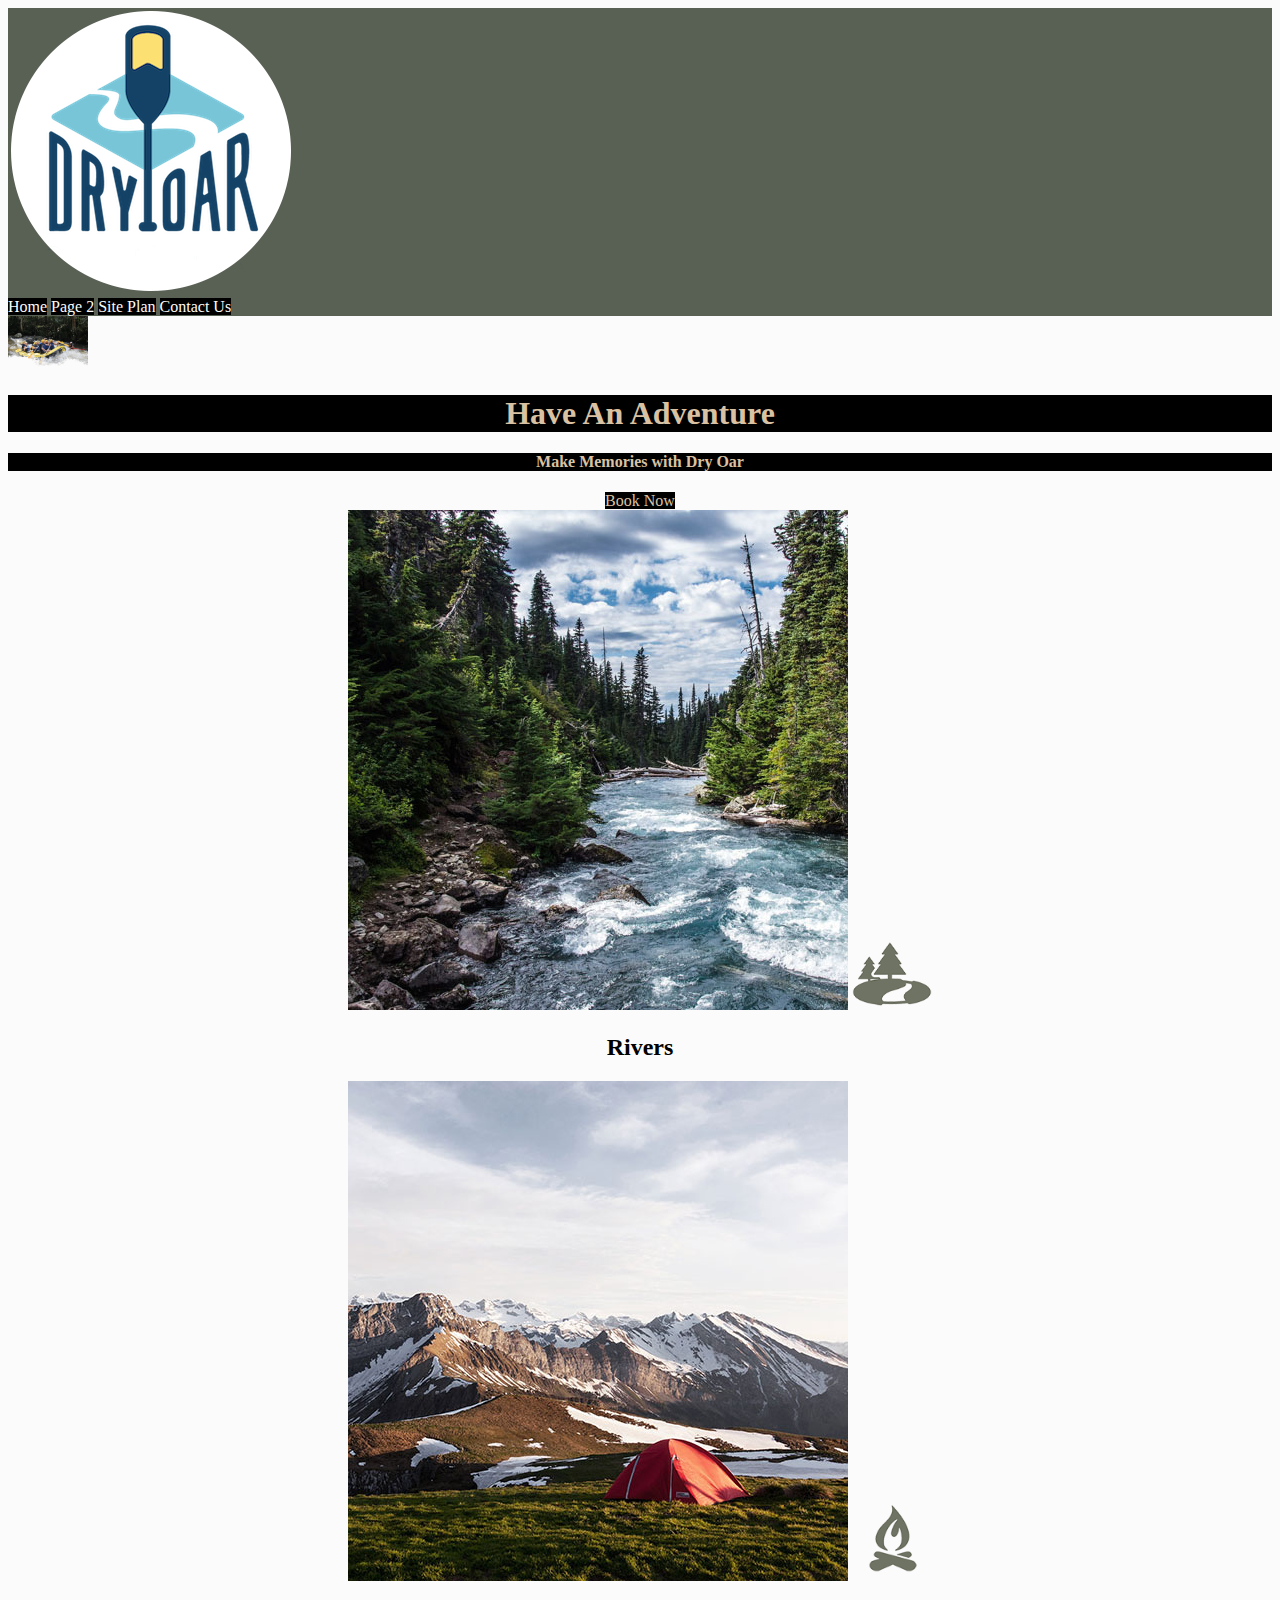
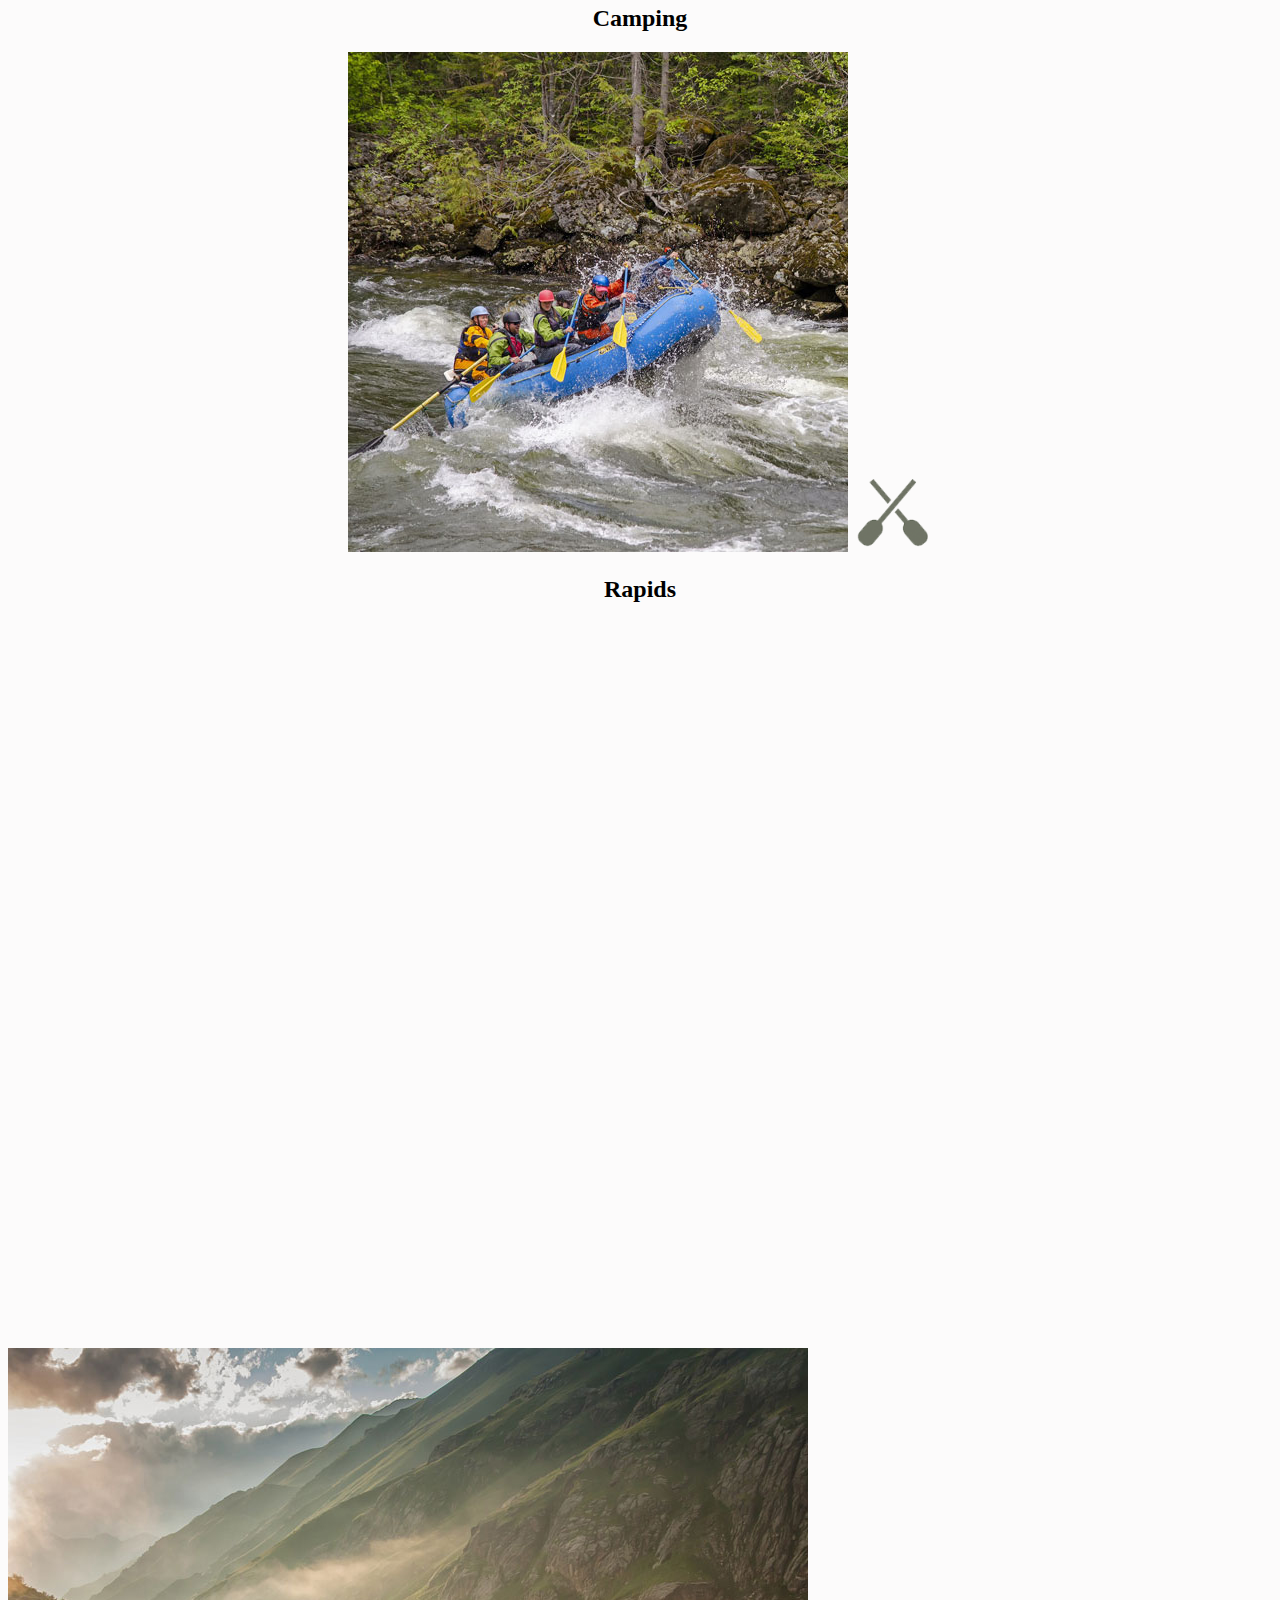
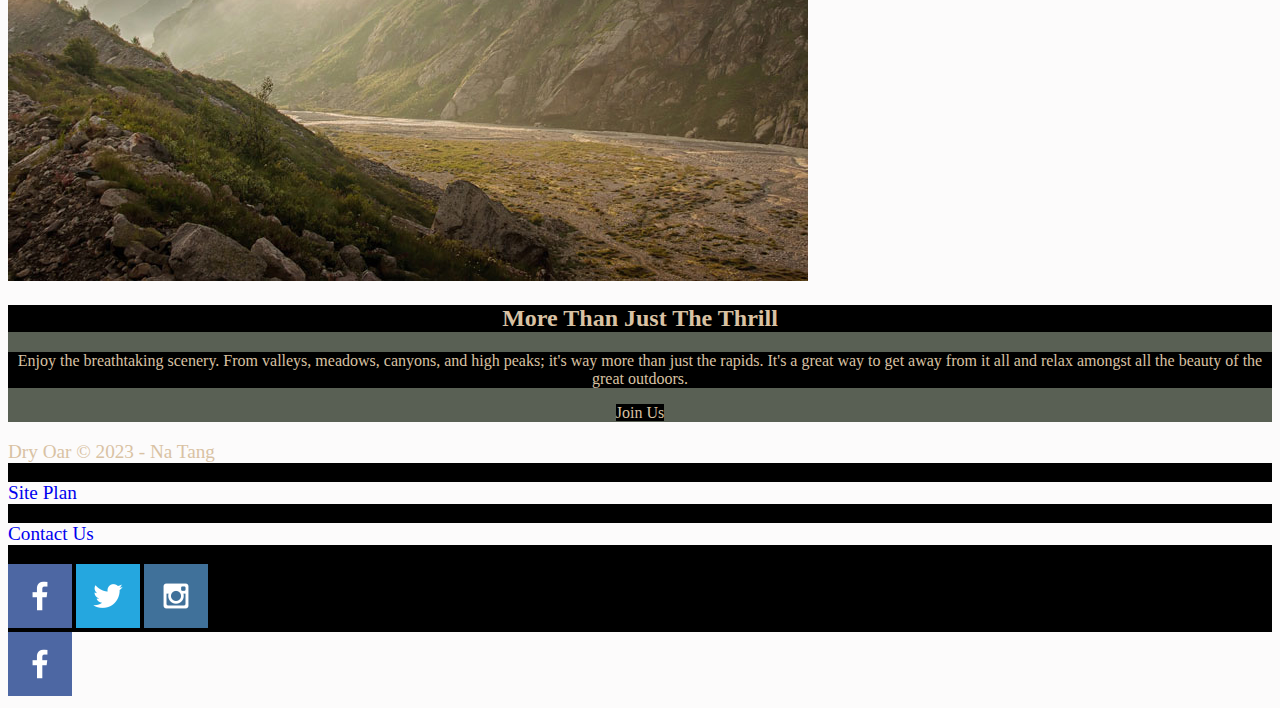
==== week2/wwr/index.html @ 5c75b665 "added some css styles" ====
<!doctype html>
<html lang="'en">
    <head>
        <meta charset="UTF-8">
        <meta http-equiv="X-UA-Compatible" content="IE=edge">
        <meta name="viewport" content="width=device-width, initial-scale=1.0">
    <title>Document</title>
    <link rel="stylesheet" href="styles/style.css">
    </head>
    <body>
        <header>
            <a id="logo_link" href="index.html">
                <img class="logo" src="images/logo.png" alt="Dry 0ar logo">
            </a>
            <nav>
                <a href="index.html">Home</a>
                <a href="#">Page 2</a>
                <a href="site-plan-rafting.html">Site Plan</a>
                <a href="contactus.html">Contact Us</a>
            </nav>
        </header>
        <div id="hero">
            <div id="hero-box">
                <img id="hero-img" src="images/hero.png" alt="People enjoying white water rafting">
            </div>
            <section id="hero-msg">
                <h1 class="home-title">Have An Adventure</h1>
                <h4>Make Memories with Dry Oar </h4>
                <div class='button-box'>
                    <a class='book' href="contactus.html">Book Now</a>
                </div>
            </section>
        </div>
        <main class="home-grid">
            <section class="rivers-card">
                <img class="card-img" src="images/rivers.jpg" alt="river in forest">
                <img class="icon" src="images/river_icon.png" alt="river icon">
                <h2>Rivers</h2>
            </section>
            <section class="camping-card">
                <img class="card-img" src="images/camping.jpg" alt="tent in mountains">
                <img class="icon" src="images/fire_icon.png" alt="fire icon">
                <h2>Camping</h2>
            </section>
            <section class="rapids-card">
                <img class="card-img" src="images/rapids.jpg" alt="rafting boat">
                <img class="icon" src="images/oars.png" alt="oars icon">
                <h2>Rapids</h2>
            </section>
            <div id="background"></div> 
            <img class="mountains" src="images/mountains.jpg" alt="Misty mountains">
            <section class="msg">
                <h2>More Than Just The Thrill</h2>
                <p>Enjoy the breathtaking scenery. From valleys, meadows, canyons, and high peaks; it's way more than just the rapids. It's a great way to get away from it all and relax amongst all the beauty of the great outdoors. </p>
                <a class='join' href="rivers.html">Join Us</a>
            </section>
        </main>
        <footer>
            <p>Dry Oar &copy; 2023 - Na Tang</p>
            <p><a href="site-plan-rafting.html">Site Plan</a></p>
            <p><a href="contactus.html">Contact Us</a></p>
            <div class="social">
                <a href="https://facebook.com "target="_blank">
                    <img src="images/facebook.png" alt="fb icon">
                </a>
                <a href="https://twitter.com"target="_blank">
                    <img src="images/twitter.png" alt="twitter icon">
                </a>
                <a href="https://instagram.com"target="_blank">
                    <img src="images/instagram.png" alt="instagram icon">
                </a>
            </div>
        </footer>
    </body>
</html>
<a href="https://facebook.com" target="_blank">
    <img src="images/facebook.png" alt="fb icon">
</a>
<link rel="stylesheet" href="styles/style.css">
---- week2/wwr/styles/style.css ----
#content{
    max-width:  1600px;
    margin: 0 auto;
}
body {
    background-color: #fcfbfb; 
}
header {
    background-color:rgba(20,30,13, .7);
}
nav a:hover {
    background-color: black;
}

.icon {
    width: 80px;
}
nav a:hover {
    background-color: black;
    color: #d9c2a3;
    background-color: black;
    color: #d9c2a3;
}
nav a {
    background-color: black;
    color: #d9c2a3;
    text-align: center;
    color: #fcfbfb;
    text-decoration: none;
    
} 
#hero-msg h1, #hero-msg h4{
    text-align: center;
}
.button-box{
    text-align: center;
}
main section{text-align: center;

}

footer p {
    font-size: 1.2em;
    background-color: #fcfbfb; 
}  
footer p a:hover {
    text-decoration: underline;
} 
#background {
    height: 725px;
}
body {
    background-color: #fcfbfb; 
}
header {
    background-color:rgba(20,30,13, .7);


}
.book, .join{
    background-color:rgba(20,30,13, .7);
    background-color: black;
    color: #d9c2a3;
    text-decoration: none;
}
.book:hover, .join:hover{
    background-color:rgba(20,30,13, .7);
    background-color: black;
    color: #d9c2a3;
}
.msg{
    background-color:rgba(20,30,13, .7);
}
.home-title{
    background-color: black;
    color: #d9c2a3;
}
h4{
    background-color: black;
    color: #d9c2a3;

}
.msg h2{
    background-color: black;
    color: #d9c2a3;

}
.msg p{
    background-color: black;
    color: #d9c2a3;

}

footer{
    background-color: black;
    color: #d9c2a3;
}
footer a:hover{
    background-color: black;
    color: #d9c2a3;
}
#hero-img{
    width: 80px;

}
footer a{
    
    text-decoration: none;
}
---- week2/wwr/styles/style.css ----
#content{
    max-width:  1600px;
    margin: 0 auto;
}
body {
    background-color: #fcfbfb; 
}
header {
    background-color:rgba(20,30,13, .7);
}
nav a:hover {
    background-color: black;
}

.icon {
    width: 80px;
}
nav a:hover {
    background-color: black;
    color: #d9c2a3;
    background-color: black;
    color: #d9c2a3;
}
nav a {
    background-color: black;
    color: #d9c2a3;
    text-align: center;
    color: #fcfbfb;
    text-decoration: none;
    
} 
#hero-msg h1, #hero-msg h4{
    text-align: center;
}
.button-box{
    text-align: center;
}
main section{text-align: center;

}

footer p {
    font-size: 1.2em;
    background-color: #fcfbfb; 
}  
footer p a:hover {
    text-decoration: underline;
} 
#background {
    height: 725px;
}
body {
    background-color: #fcfbfb; 
}
header {
    background-color:rgba(20,30,13, .7);


}
.book, .join{
    background-color:rgba(20,30,13, .7);
    background-color: black;
    color: #d9c2a3;
    text-decoration: none;
}
.book:hover, .join:hover{
    background-color:rgba(20,30,13, .7);
    background-color: black;
    color: #d9c2a3;
}
.msg{
    background-color:rgba(20,30,13, .7);
}
.home-title{
    background-color: black;
    color: #d9c2a3;
}
h4{
    background-color: black;
    color: #d9c2a3;

}
.msg h2{
    background-color: black;
    color: #d9c2a3;

}
.msg p{
    background-color: black;
    color: #d9c2a3;

}

footer{
    background-color: black;
    color: #d9c2a3;
}
footer a:hover{
    background-color: black;
    color: #d9c2a3;
}
#hero-img{
    width: 80px;

}
footer a{
    
    text-decoration: none;
}
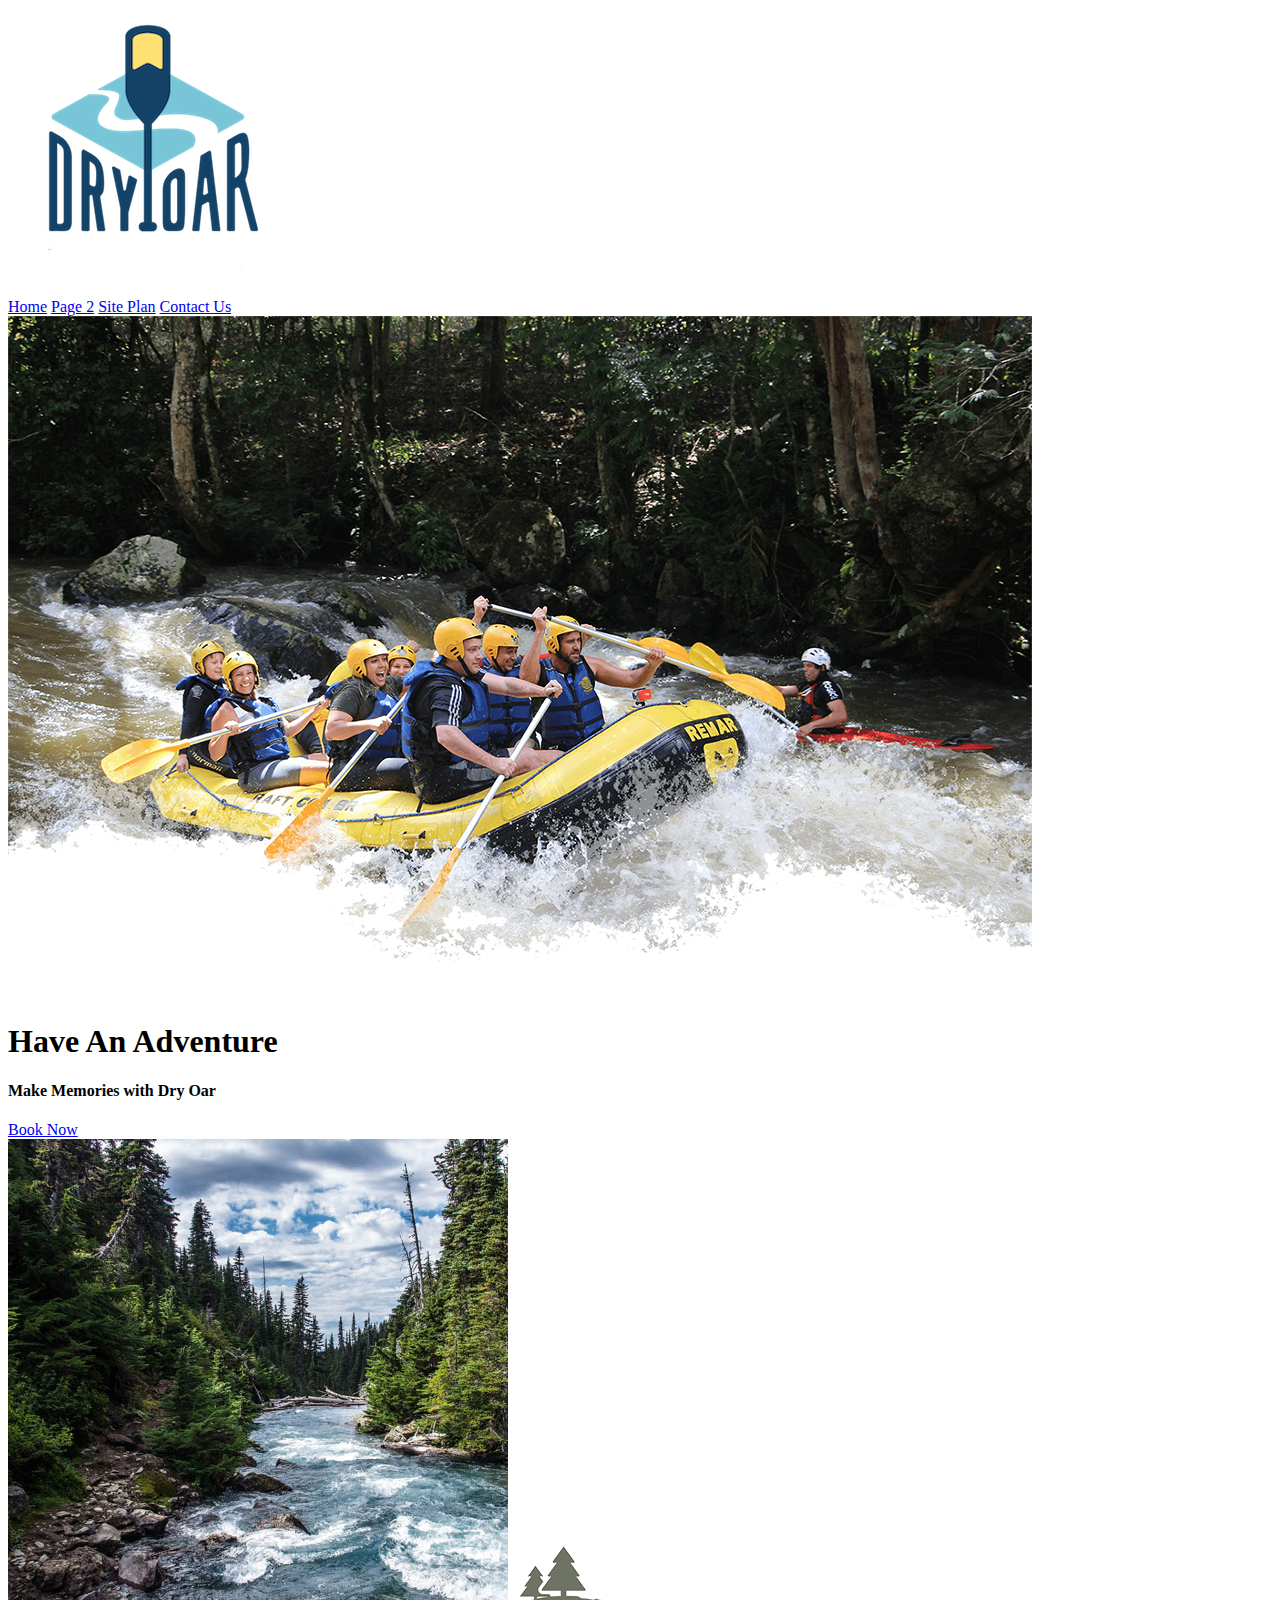
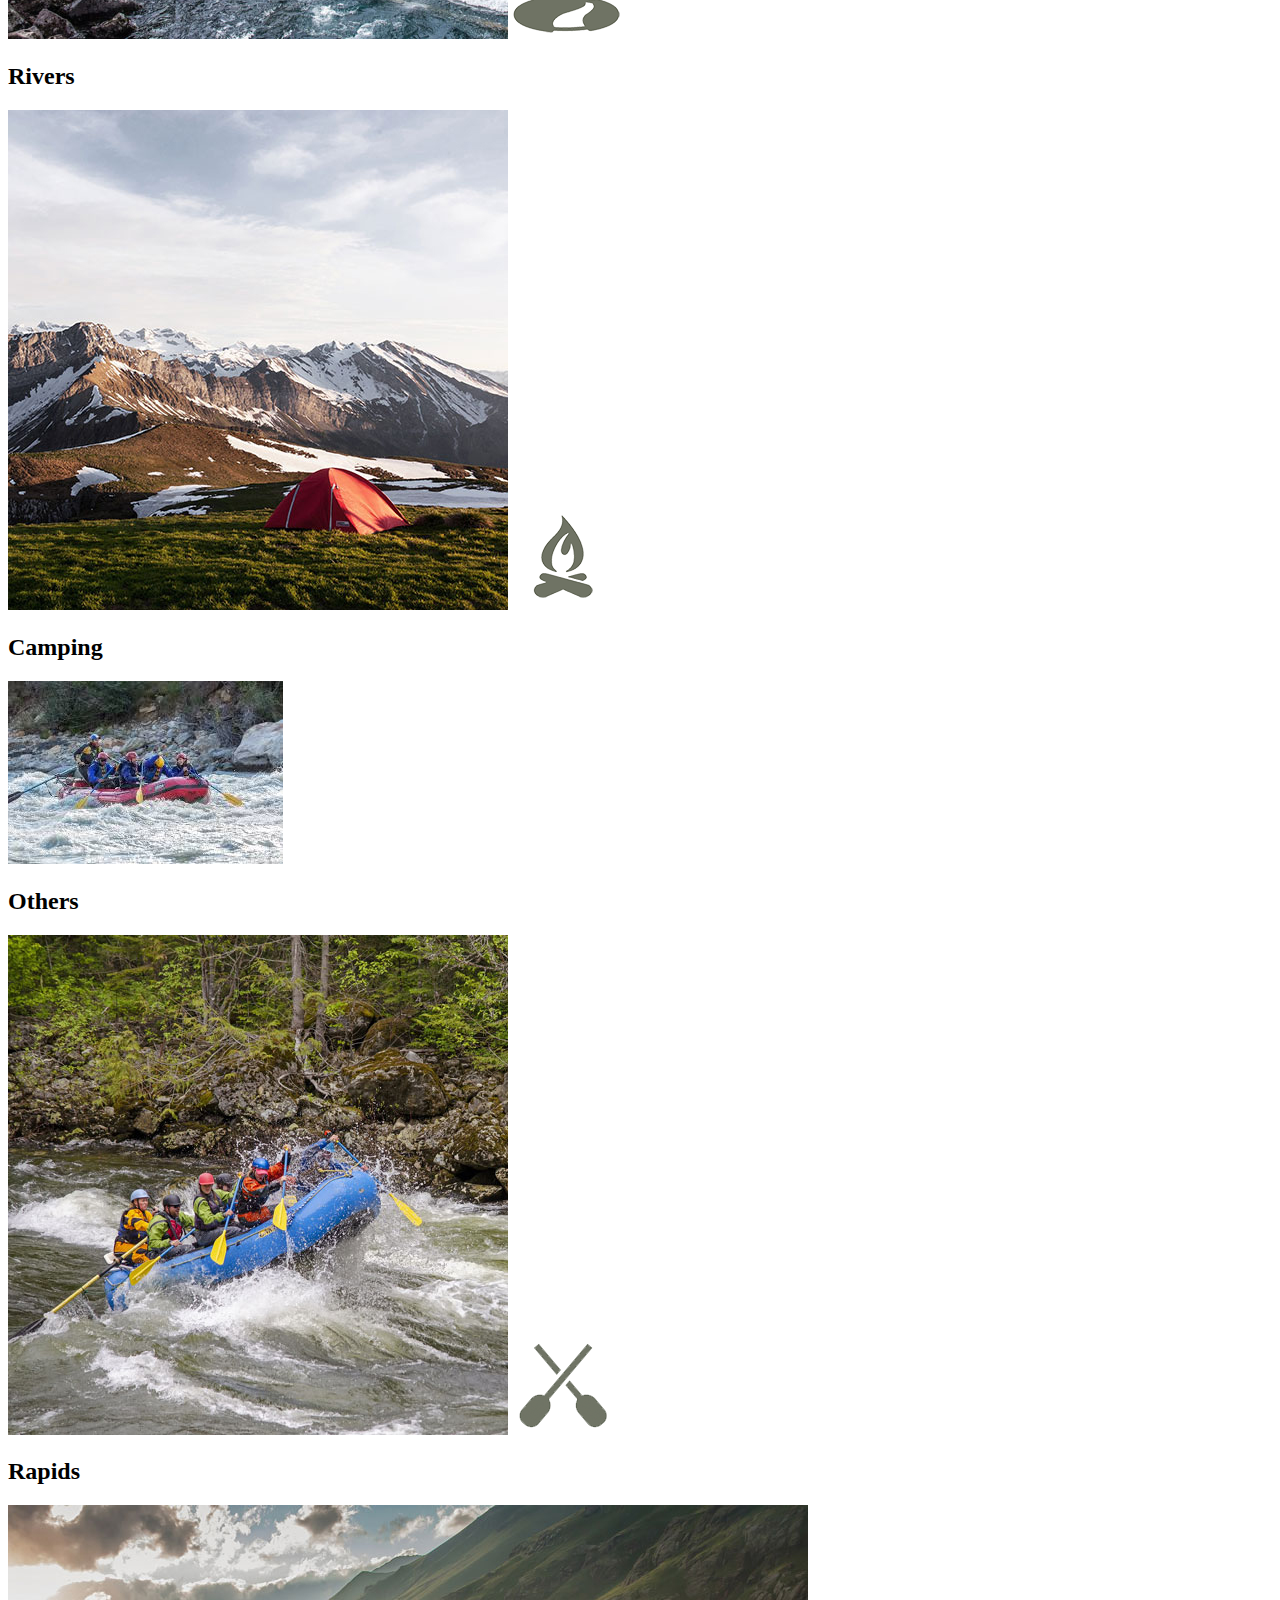
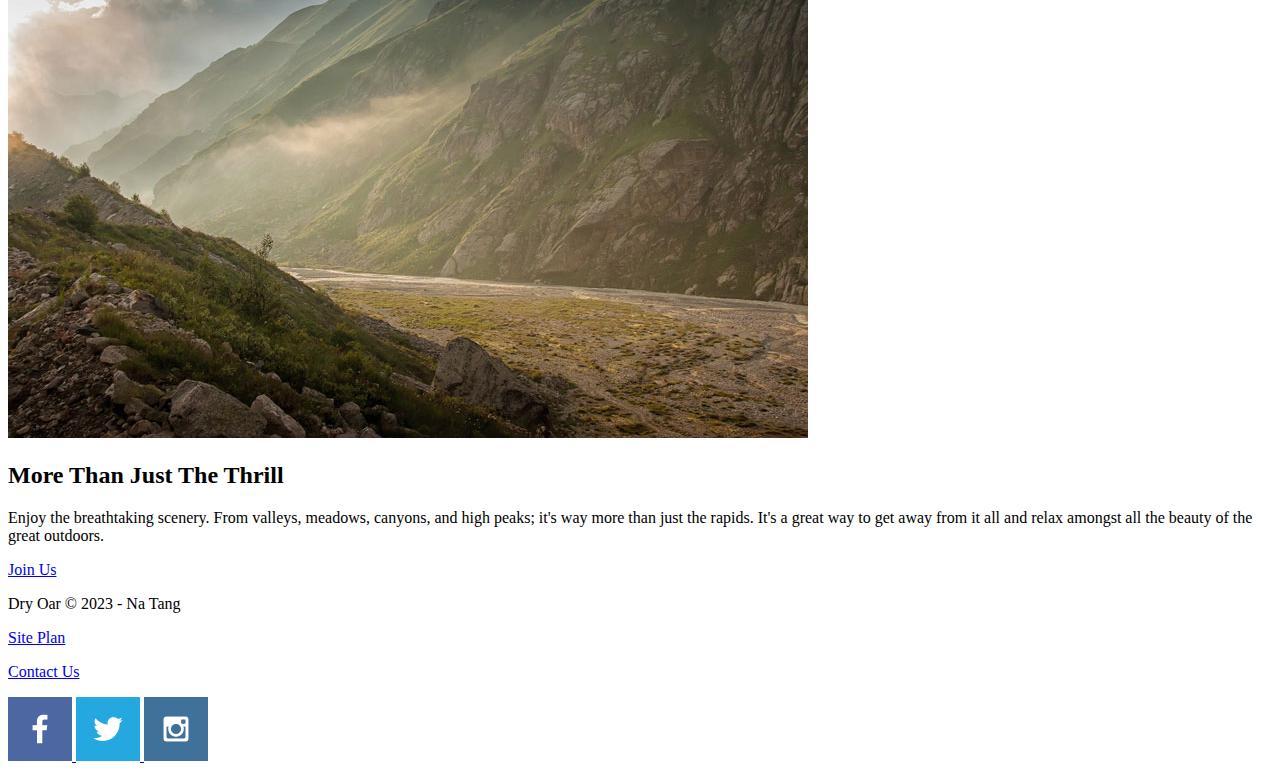
==== commit 9f1b7c45: "added others picture" ====
--- a/week2/wwr/index.html
+++ b/week2/wwr/index.html
@@ -1,79 +1,77 @@
-<!doctype html>
-<html lang="'en">
-    <head>
-        <meta charset="UTF-8">
-        <meta http-equiv="X-UA-Compatible" content="IE=edge">
-        <meta name="viewport" content="width=device-width, initial-scale=1.0">
-    <title>Document</title>
-    <link rel="stylesheet" href="styles/style.css">
-    </head>
-    <body>
-        <header>
-            <a id="logo_link" href="index.html">
-                <img class="logo" src="images/logo.png" alt="Dry 0ar logo">
+<!DOCTYPE html>
+<html lang="en">
+<head>
+    <meta charset="UTF-8">
+    <meta http-equiv="X-UA-Compatible" content="IE=edge">
+    <meta name="viewport" content="width=device-width, initial-scale=1.0">
+    <title>Whitewater Rafting Vacations | Dry Oar Boating | Home</title>
+</head>
+<body>
+    <header>
+        <a id="logo_link" href="index.html">
+            <img class="logo" src="images/logo.png" alt="Dry Oar Logo">
+        </a>
+        <nav>
+            <a href="index.html">Home</a>
+            <a href="#">Page 2</a>
+            <a href="site-plan-rafting.html">Site Plan</a>
+            <a href="contactus.html">Contact Us</a>
+        </nav>
+    </header>
+    <div id="hero">
+        <div id="hero-box">
+            <img id="hero-img" src="images/hero.png" alt="People enjoying white water rafting">
+        </div>
+        <section id="hero-msg">
+            <h1 class="home-title">Have An Adventure</h1>
+            <h4>Make Memories with Dry Oar </h4>
+            <div class='button-box'>
+                <a class='book' href="contactus.html">Book Now</a>
+            </div>
+        </section>
+    </div>
+    <main class="home-grid">
+        <section class="rivers-card">
+            <img class="card-img" src="images/rivers.jpg" alt="river in forest">
+            <img class="icon" src="images/river_icon.png" alt="river icon">
+            <h2>Rivers</h2>
+        </section>
+        <section class="camping-card">
+            <img class="card-img" src="images/camping.jpg" alt="tent in mountains">
+            <img class="icon" src="images/fire_icon.png" alt="fire icon">
+            <h2>Camping</h2>
+        </section>
+        <section class="others">
+            <img class="others-img" src="images/images.jpeg" alt="Rafting">
+            <h2>Others</h2>
+        </section>
+        <section class="rapids-card">
+            <img class="card-img" src="images/rapids.jpg" alt="rafting boat">
+            <img class="icon" src="images/oars.png" alt="oars icon">
+            <h2>Rapids</h2>
+        </section>
+        <img class="mountains" src="images/mountains.jpg" alt="Misty mountains">
+    <section class="msg">
+        <h2>More Than Just The Thrill</h2>
+        <p>Enjoy the breathtaking scenery. From valleys, meadows, canyons, and high peaks; it's way more than just the rapids. It's a great way to get away from it all and relax amongst all the beauty of the great outdoors. </p>
+        <a class='join' href="rivers.html">Join Us</a>
+    </section>
+    </main>
+    <footer>
+        <p>Dry Oar &copy; 2023 - Na Tang</p>
+        <p><a href="site-plan-rafting.html">Site Plan</a></p>
+        <p><a href="contactus.html">Contact Us</a></p>
+        <div class="social">
+            <a href="https://facebook.com">
+                <img src="images/facebook.png" alt="fb icon">
             </a>
-            <nav>
-                <a href="index.html">Home</a>
-                <a href="#">Page 2</a>
-                <a href="site-plan-rafting.html">Site Plan</a>
-                <a href="contactus.html">Contact Us</a>
-            </nav>
-        </header>
-        <div id="hero">
-            <div id="hero-box">
-                <img id="hero-img" src="images/hero.png" alt="People enjoying white water rafting">
-            </div>
-            <section id="hero-msg">
-                <h1 class="home-title">Have An Adventure</h1>
-                <h4>Make Memories with Dry Oar </h4>
-                <div class='button-box'>
-                    <a class='book' href="contactus.html">Book Now</a>
-                </div>
-            </section>
+            <a href="https://twitter.com">
+                <img src="images/twitter.png" alt="twitter icon">
+            </a>
+            <a href="https://instagram.com">
+                <img src="images/instagram.png" alt="instagram icon">
+            </a>
         </div>
-        <main class="home-grid">
-            <section class="rivers-card">
-                <img class="card-img" src="images/rivers.jpg" alt="river in forest">
-                <img class="icon" src="images/river_icon.png" alt="river icon">
-                <h2>Rivers</h2>
-            </section>
-            <section class="camping-card">
-                <img class="card-img" src="images/camping.jpg" alt="tent in mountains">
-                <img class="icon" src="images/fire_icon.png" alt="fire icon">
-                <h2>Camping</h2>
-            </section>
-            <section class="rapids-card">
-                <img class="card-img" src="images/rapids.jpg" alt="rafting boat">
-                <img class="icon" src="images/oars.png" alt="oars icon">
-                <h2>Rapids</h2>
-            </section>
-            <div id="background"></div> 
-            <img class="mountains" src="images/mountains.jpg" alt="Misty mountains">
-            <section class="msg">
-                <h2>More Than Just The Thrill</h2>
-                <p>Enjoy the breathtaking scenery. From valleys, meadows, canyons, and high peaks; it's way more than just the rapids. It's a great way to get away from it all and relax amongst all the beauty of the great outdoors. </p>
-                <a class='join' href="rivers.html">Join Us</a>
-            </section>
-        </main>
-        <footer>
-            <p>Dry Oar &copy; 2023 - Na Tang</p>
-            <p><a href="site-plan-rafting.html">Site Plan</a></p>
-            <p><a href="contactus.html">Contact Us</a></p>
-            <div class="social">
-                <a href="https://facebook.com "target="_blank">
-                    <img src="images/facebook.png" alt="fb icon">
-                </a>
-                <a href="https://twitter.com"target="_blank">
-                    <img src="images/twitter.png" alt="twitter icon">
-                </a>
-                <a href="https://instagram.com"target="_blank">
-                    <img src="images/instagram.png" alt="instagram icon">
-                </a>
-            </div>
-        </footer>
-    </body>
-</html>
-<a href="https://facebook.com" target="_blank">
-    <img src="images/facebook.png" alt="fb icon">
-</a>
-<link rel="stylesheet" href="styles/style.css">+    </footer>
+</body>
+</html>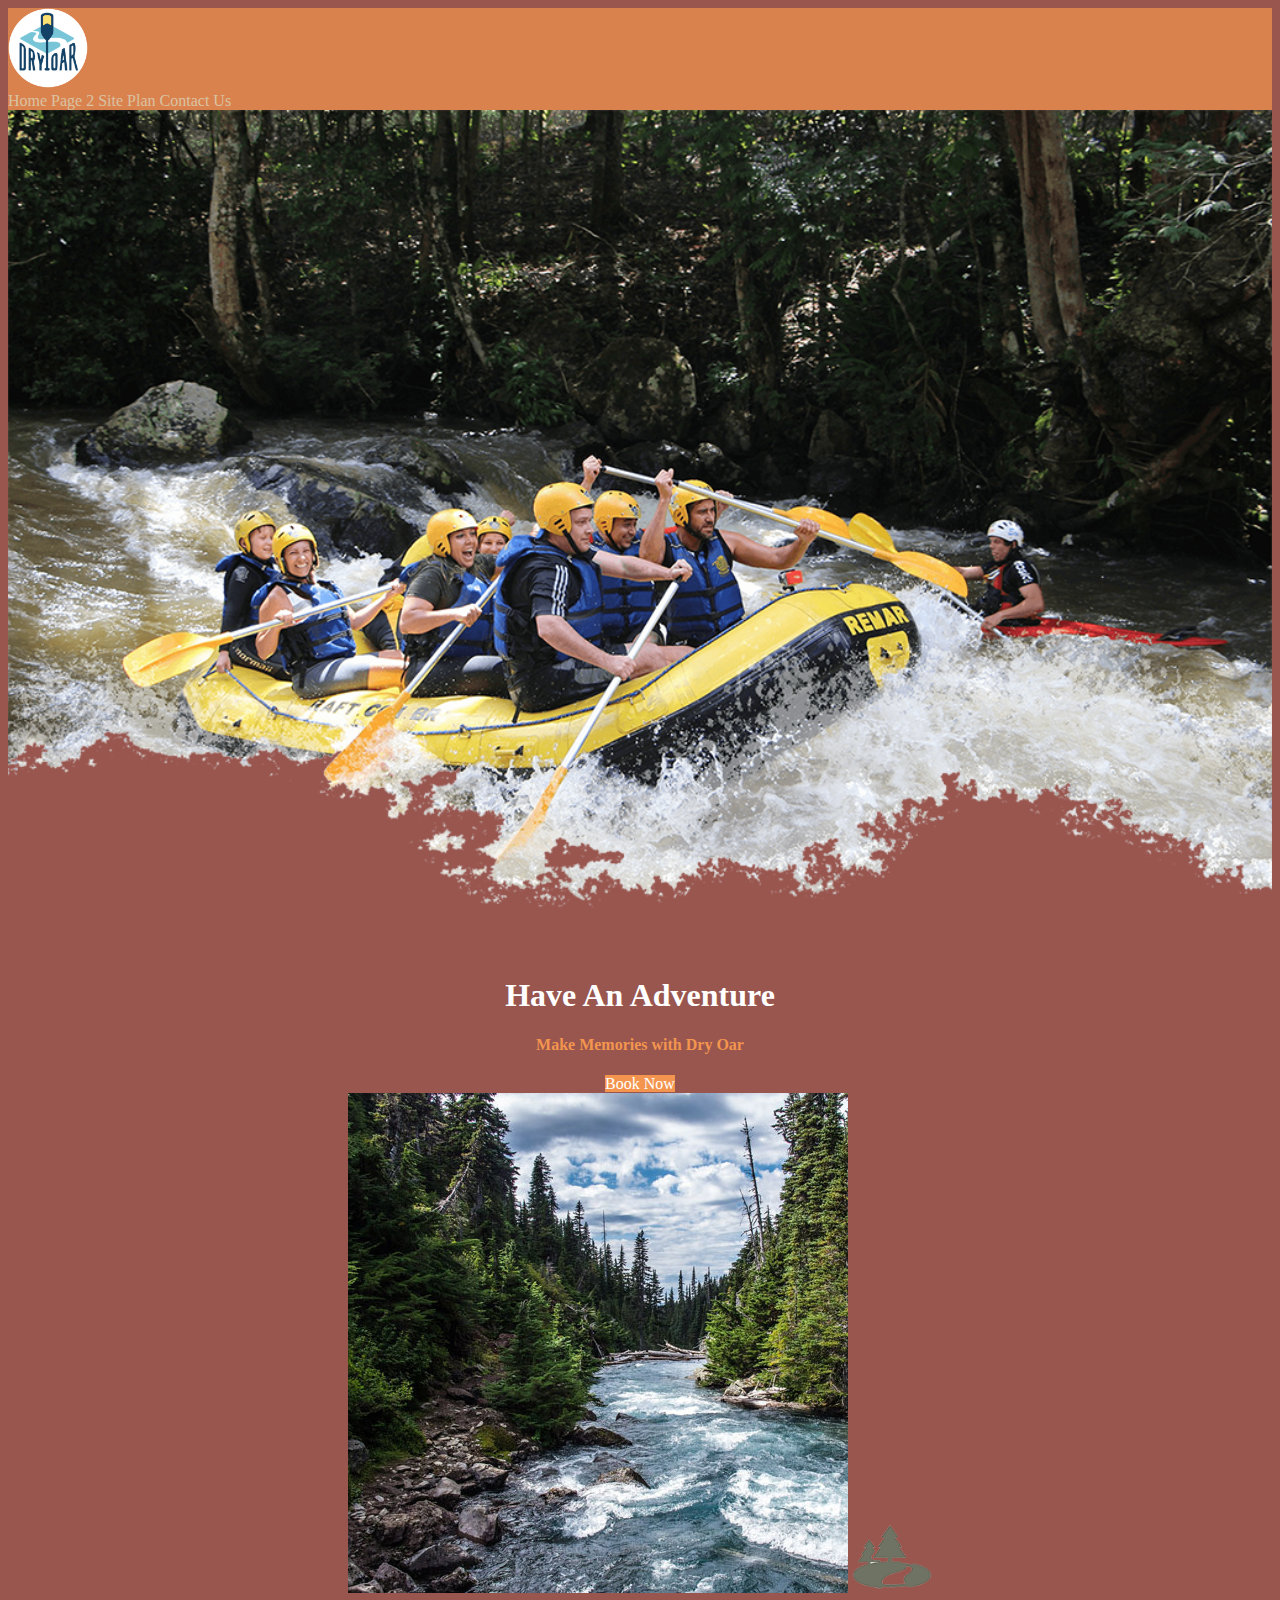
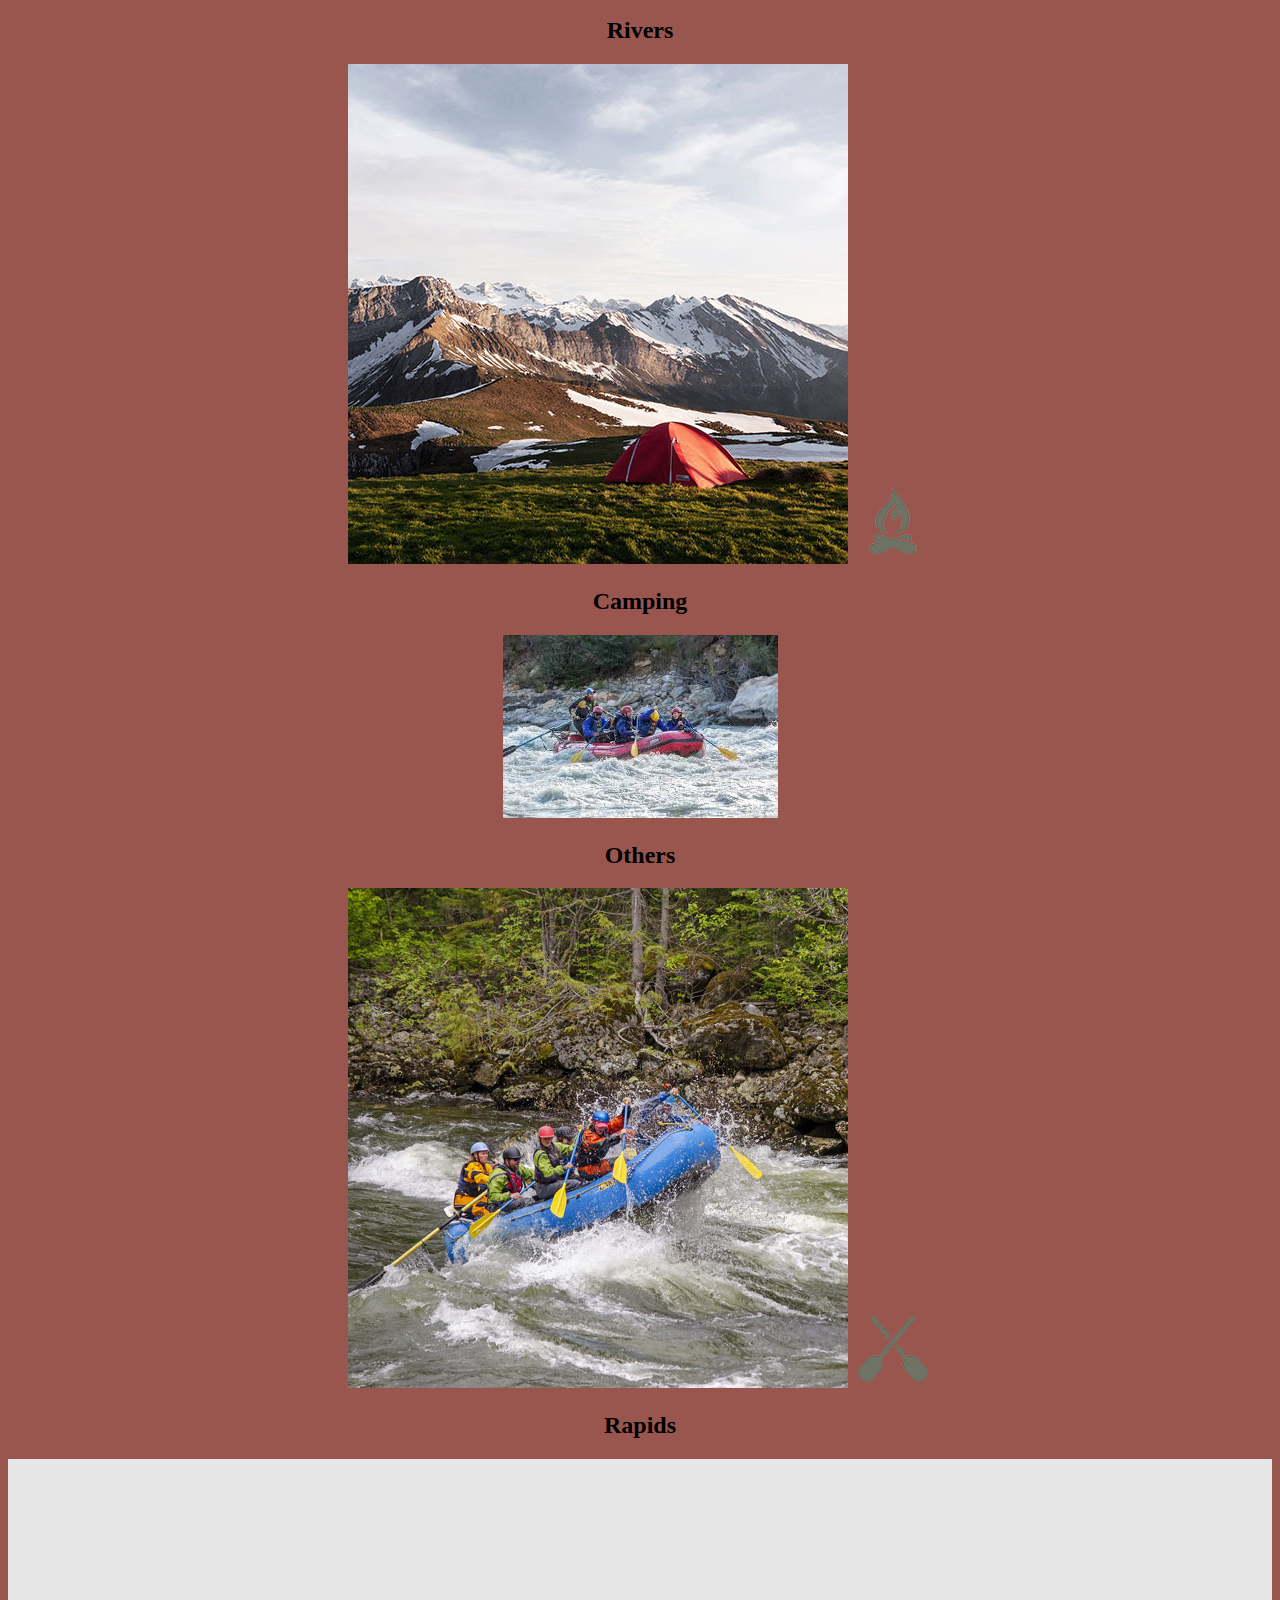
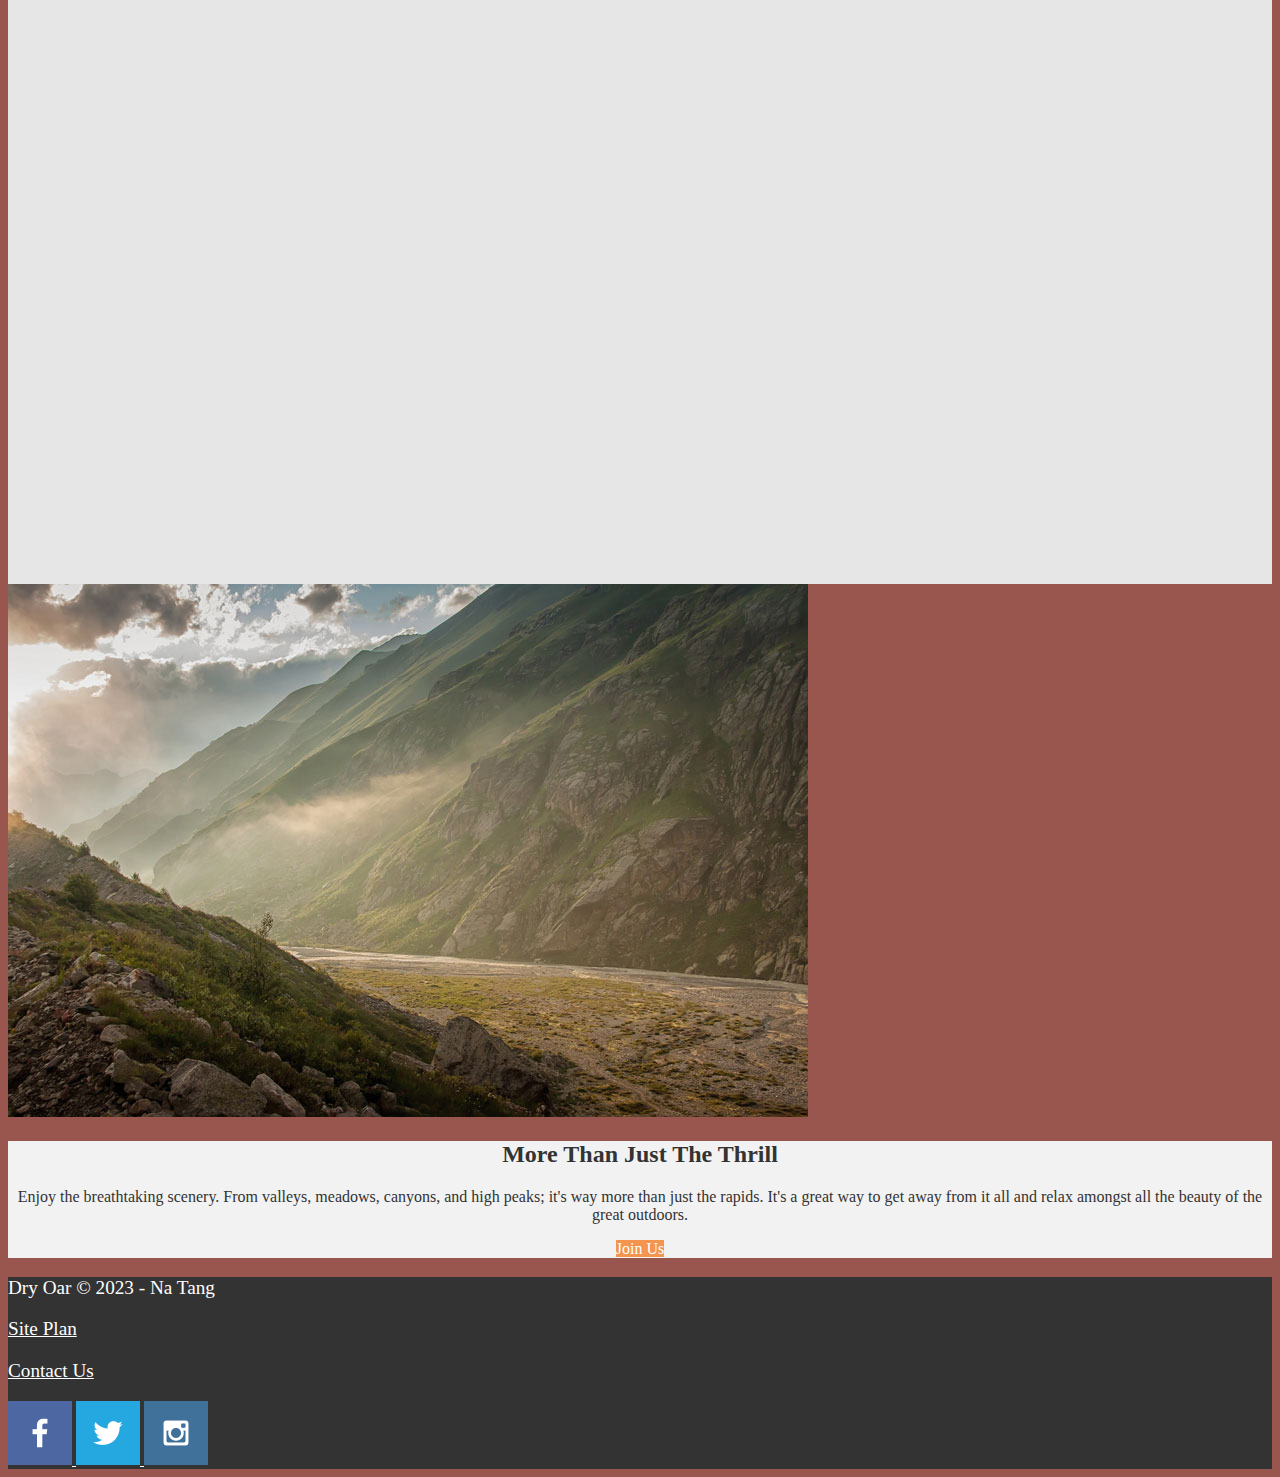
==== commit bffd6dd1: "added new css" ====
--- a/week2/wwr/index.html
+++ b/week2/wwr/index.html
@@ -5,8 +5,10 @@
     <meta http-equiv="X-UA-Compatible" content="IE=edge">
     <meta name="viewport" content="width=device-width, initial-scale=1.0">
     <title>Whitewater Rafting Vacations | Dry Oar Boating | Home</title>
+    <link rel="stylesheet" href="styles/style.css">
 </head>
 <body>
+    <div id="content">
     <header>
         <a id="logo_link" href="index.html">
             <img class="logo" src="images/logo.png" alt="Dry Oar Logo">
@@ -17,6 +19,8 @@
             <a href="site-plan-rafting.html">Site Plan</a>
             <a href="contactus.html">Contact Us</a>
         </nav>
+      
+
     </header>
     <div id="hero">
         <div id="hero-box">
@@ -50,6 +54,7 @@
             <img class="icon" src="images/oars.png" alt="oars icon">
             <h2>Rapids</h2>
         </section>
+        <div id="background"></div>
         <img class="mountains" src="images/mountains.jpg" alt="Misty mountains">
     <section class="msg">
         <h2>More Than Just The Thrill</h2>
@@ -62,16 +67,17 @@
         <p><a href="site-plan-rafting.html">Site Plan</a></p>
         <p><a href="contactus.html">Contact Us</a></p>
         <div class="social">
-            <a href="https://facebook.com">
+            <a href="https://facebook.com" target="_blank">
                 <img src="images/facebook.png" alt="fb icon">
             </a>
-            <a href="https://twitter.com">
+            <a href="https://twitter.com" target="_blank">
                 <img src="images/twitter.png" alt="twitter icon">
             </a>
-            <a href="https://instagram.com">
+            <a href="https://instagram.com" target="_blank">
                 <img src="images/instagram.png" alt="instagram icon">
             </a>
         </div>
     </footer>
+</div>
 </body>
 </html>--- a/week2/wwr/styles/style.css
+++ b/week2/wwr/styles/style.css
@@ -0,0 +1,91 @@
+
+  #content {
+    max-width: 1600px;
+    margin: 0 auto;
+
+  }
+  nav a {
+    text-align: center;
+    color: #d9c2a3;
+    text-decoration: none;
+
+  }
+  
+  #hero-msg h1,
+  #hero-msg h4 {
+    text-align: center;
+  }
+  
+  .button-box {
+    text-align: center;
+  }
+  
+  main section {
+    text-align: center;
+  }
+  #background {
+    height: 725px;
+    background-color: #E6E6E6;
+  }
+  body {
+    background-color: #99564f;
+  }
+  header {
+    background-color: rgba(243, 149, 78, 0.7);
+  }
+  nav a:hover {
+    background-color: #657C8A;
+    color: #FFFFFF;
+  }
+  .home-title {
+    color: #FFFFFF;
+  }
+  h4 {
+    color: #F3954E;
+  }  
+  .book, .join {
+    background-color: #F3954E;
+    color: #FFFFFF;
+    text-decoration: none;
+    
+  }
+  .book:hover, .join:hover {
+    background-color: #49586B;
+    color: #FFFFFF;
+  }
+  .msg {
+    background-color: #F2F2F2;
+  }
+  
+  footer {
+    background-color: #333333;
+    color: #FFFFFF;
+
+  }
+  .msg h2 {
+    color: #333333;
+  }
+  .msg p {
+    color: #333333;
+  }  
+  footer a {
+    color: #FFFFFF;
+  }
+  footer p {
+    
+    font-size: 1.2em;
+  }
+  footer a:hover {
+    color: #F2F2F2;
+  }
+  footer p a:hover {
+    text-decoration: underline;
+  }
+  .logo,
+.icon {
+  width: 80px;
+}
+
+#hero-img {
+  width: 100%;
+}
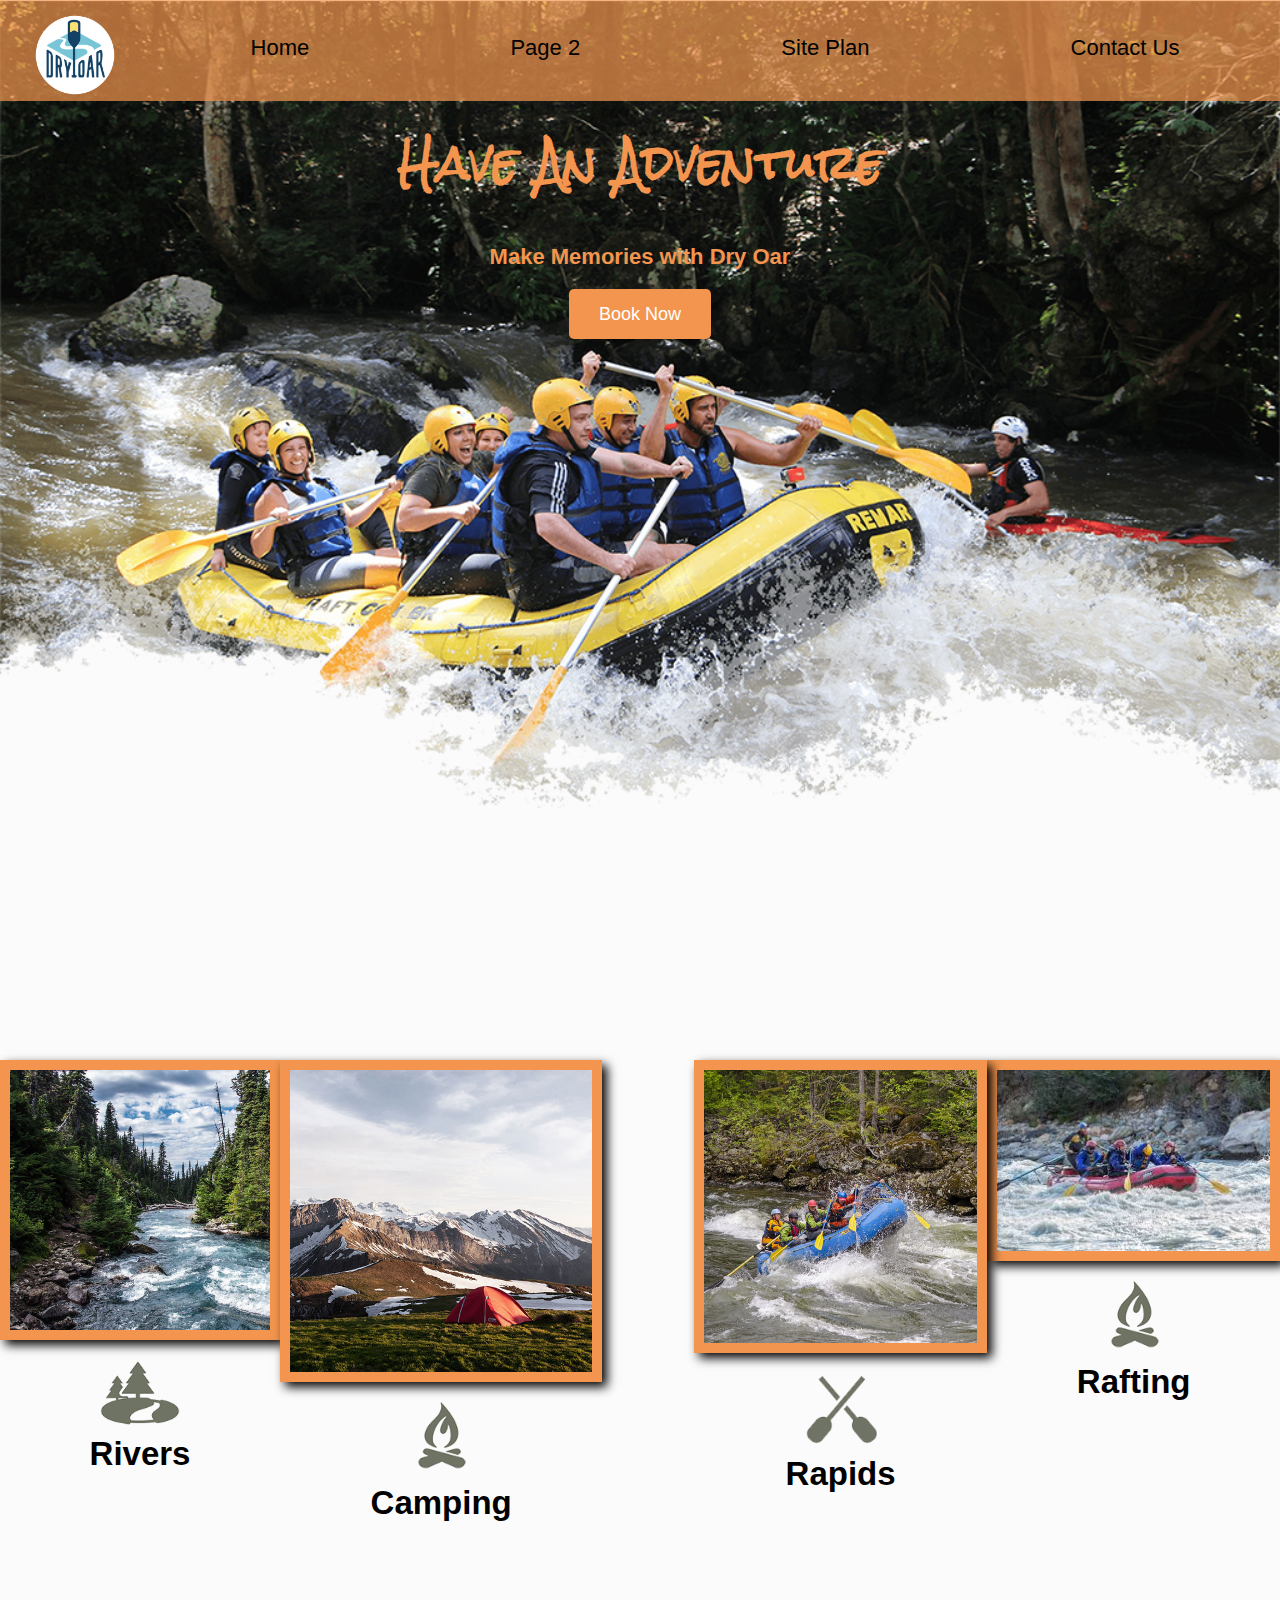
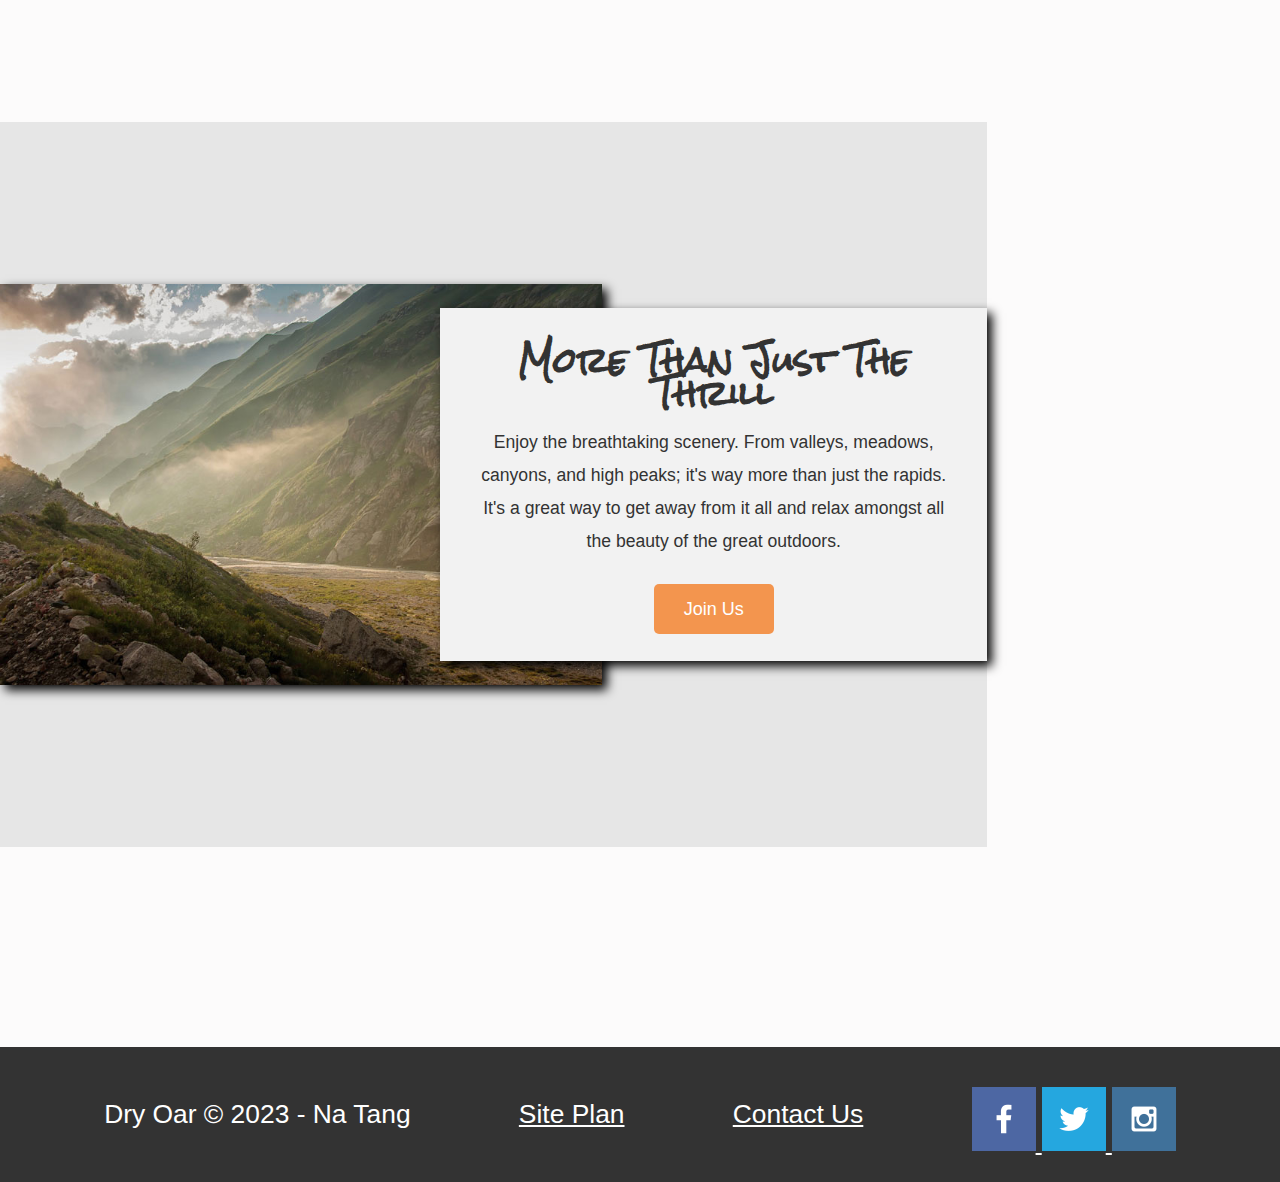
==== commit cdf0e25f: "added a layout and styles!" ====
--- a/week2/wwr/index.html
+++ b/week2/wwr/index.html
@@ -19,8 +19,6 @@
             <a href="site-plan-rafting.html">Site Plan</a>
             <a href="contactus.html">Contact Us</a>
         </nav>
-      
-
     </header>
     <div id="hero">
         <div id="hero-box">
@@ -45,9 +43,10 @@
             <img class="icon" src="images/fire_icon.png" alt="fire icon">
             <h2>Camping</h2>
         </section>
-        <section class="others">
-            <img class="others-img" src="images/images.jpeg" alt="Rafting">
-            <h2>Others</h2>
+        <section class="others-card">
+            <img class="card-img" src="images/images.jpeg" alt="Rafting">
+            <img class="icon" src="images/fire_icon.png" alt="fire icon">
+            <h2>Rafting</h2>
         </section>
         <section class="rapids-card">
             <img class="card-img" src="images/rapids.jpg" alt="rafting boat">
@@ -56,11 +55,11 @@
         </section>
         <div id="background"></div>
         <img class="mountains" src="images/mountains.jpg" alt="Misty mountains">
-    <section class="msg">
-        <h2>More Than Just The Thrill</h2>
-        <p>Enjoy the breathtaking scenery. From valleys, meadows, canyons, and high peaks; it's way more than just the rapids. It's a great way to get away from it all and relax amongst all the beauty of the great outdoors. </p>
-        <a class='join' href="rivers.html">Join Us</a>
-    </section>
+        <section class="msg">
+            <h2>More Than Just The Thrill</h2>
+            <p>Enjoy the breathtaking scenery. From valleys, meadows, canyons, and high peaks; it's way more than just the rapids. It's a great way to get away from it all and relax amongst all the beauty of the great outdoors. </p>
+            <a class='join' href="rivers.html">Join Us</a>
+        </section>
     </main>
     <footer>
         <p>Dry Oar &copy; 2023 - Na Tang</p>
--- a/week2/wwr/styles/style.css
+++ b/week2/wwr/styles/style.css
@@ -1,14 +1,32 @@
+@import url('https://fonts.googleapis.com/css?family=Roboto:400,700');
+@import url('https://fonts.googleapis.com/css?family=Rock+Salt');
+
+body {
+  font-family: 'Roboto', Arial, sans-serif;
+  
+}
+
+.home-title,
+.msg h2 {
+  font-family: 'Rock Salt', cursive;
+  
+}
 
   #content {
     max-width: 1600px;
     margin: 0 auto;
 
   }
+  #logo_link {
+    padding-top: 5px;
+    justify-self: center;
+    align-self: center;
+  }
   nav a {
     text-align: center;
-    color: #d9c2a3;
+    color: black;
     text-decoration: none;
-
+    padding: 35px;
   }
   
   #hero-msg h1,
@@ -26,6 +44,8 @@
   #background {
     height: 725px;
     background-color: #E6E6E6;
+    grid-column: 1/11;
+    grid-row: 4/9;
   }
   body {
     background-color: #99564f;
@@ -39,6 +59,9 @@
   }
   .home-title {
     color: #FFFFFF;
+    font-family: 'Rock Salt', 'Bradley Hand', sans-serif;
+    font-size: 2em;
+    margin-top: 10px;
   }
   h4 {
     color: #F3954E;
@@ -47,26 +70,41 @@
     background-color: #F3954E;
     color: #FFFFFF;
     text-decoration: none;
-    
+    font-size: 18px;
+    padding: 15px 30px;
+    margin-top: 50px;
+    border-radius: 5px;
   }
   .book:hover, .join:hover {
     background-color: #49586B;
     color: #FFFFFF;
+    padding: 15px 30px;
   }
   .msg {
     background-color: #F2F2F2;
-  }
+    line-height: 1.5em;
+    padding: 35px;
+    grid-column: 6/10;
+    grid-row: 6/7;
+    box-shadow: 5px 5px 10px black;
+}
   
   footer {
     background-color: #333333;
     color: #FFFFFF;
-
+    padding: 25px 50px;
+    margin-top: 200px;
+    display: flex;
+    justify-content: space-around;
+    align-items:center;
   }
   .msg h2 {
     color: #333333;
   }
   .msg p {
     color: #333333;
+    font-size: 0.8em;
+    padding-bottom: 15px;
   }  
   footer a {
     color: #FFFFFF;
@@ -84,8 +122,134 @@
   .logo,
 .icon {
   width: 80px;
+  padding-top: 10px;
 }
 
 #hero-img {
   width: 100%;
 }
+body {
+  background-color: #fcfbfb;
+  font-family: Raleway, Arial, sans-serif;
+  font-size: 22px;
+  margin: 0;
+  padding: 0;
+}
+
+h2 {
+  margin: 0;
+}
+footer .social img {
+  padding-top: 15px;
+}
+.rivers-card, .camping-card, .rapids-card, .others-card {
+  margin: 200px 0;
+}
+.card-img {
+  border: 10px solid #F3954E;
+  width:100%;
+  transition: transform 0.5s;
+  box-shadow: 5px 5px 10px black;
+}
+
+main section img {
+  box-sizing: border-box;
+}
+header {
+  display: grid;
+  grid-template-columns: 150px auto;
+}
+nav {
+  display: flex;
+  justify-content: space-around;
+}
+#hero{
+  display: grid ;
+  grid-template-columns: 1fr 3fr 1fr;
+  margin-top:-100px;
+}
+#hero-box{
+  grid-column:1/4;
+  grid-row:1/3;
+  z-index:-1;
+}
+#hero-msg{
+  grid-column: 2/3;
+  grid-row: 1/2;
+  margin-top:100px;
+}
+#hero-msg h1{
+  color: #F3954E;
+}
+.home-grid{
+  display: grid;
+  grid-template-columns: repeat(13 1fr);
+}
+.mountains{
+  width:100%;
+  grid-column: 2/7;
+  grid-row: 5/8;
+  box-shadow: 5px 5px 10px black;
+}
+.rivers-card{
+  grid-column: 2/4;
+  grid-row: 2/3;
+}
+.camping-card{
+  grid-column: 5/7;
+  grid-row:2/3;
+}
+.rapids-card{
+  grid-column: 8/10;
+  grid-row: 2/3;
+}
+.others-card{
+  grid-column: 11/13;
+  grid-row: 2/3;
+}
+.card-img:hover{
+  opacity:0.6;
+  transform:scale(1.1);
+}
+@media screen and (max-width: 900px) {
+  #hero, .home-grid {
+      display: block;
+      height: auto;
+  }
+  nav, footer {
+      flex-direction: column;
+  }
+  nav a {
+      display: block;
+      padding: 15px;
+  }
+  #hero {
+      margin-top: 0;
+  }
+  #hero-msg {
+      margin-top: 0;
+  }
+  #hero-msg h4 {
+      display: none;
+  }
+  .home-title {
+      font-size: 25px;
+      color: #6f7364;
+  }
+  .rivers-card, .camping-card, .rapids-card { 
+      margin: 50px auto;
+      width: 60%;
+  }
+  #background {
+      display: none;
+  }
+  .mountains, .msg {
+      width: 80%;
+      display: block;
+      margin: 0 auto;
+  }
+  footer {
+      margin-top: 25px;
+  }
+}
+
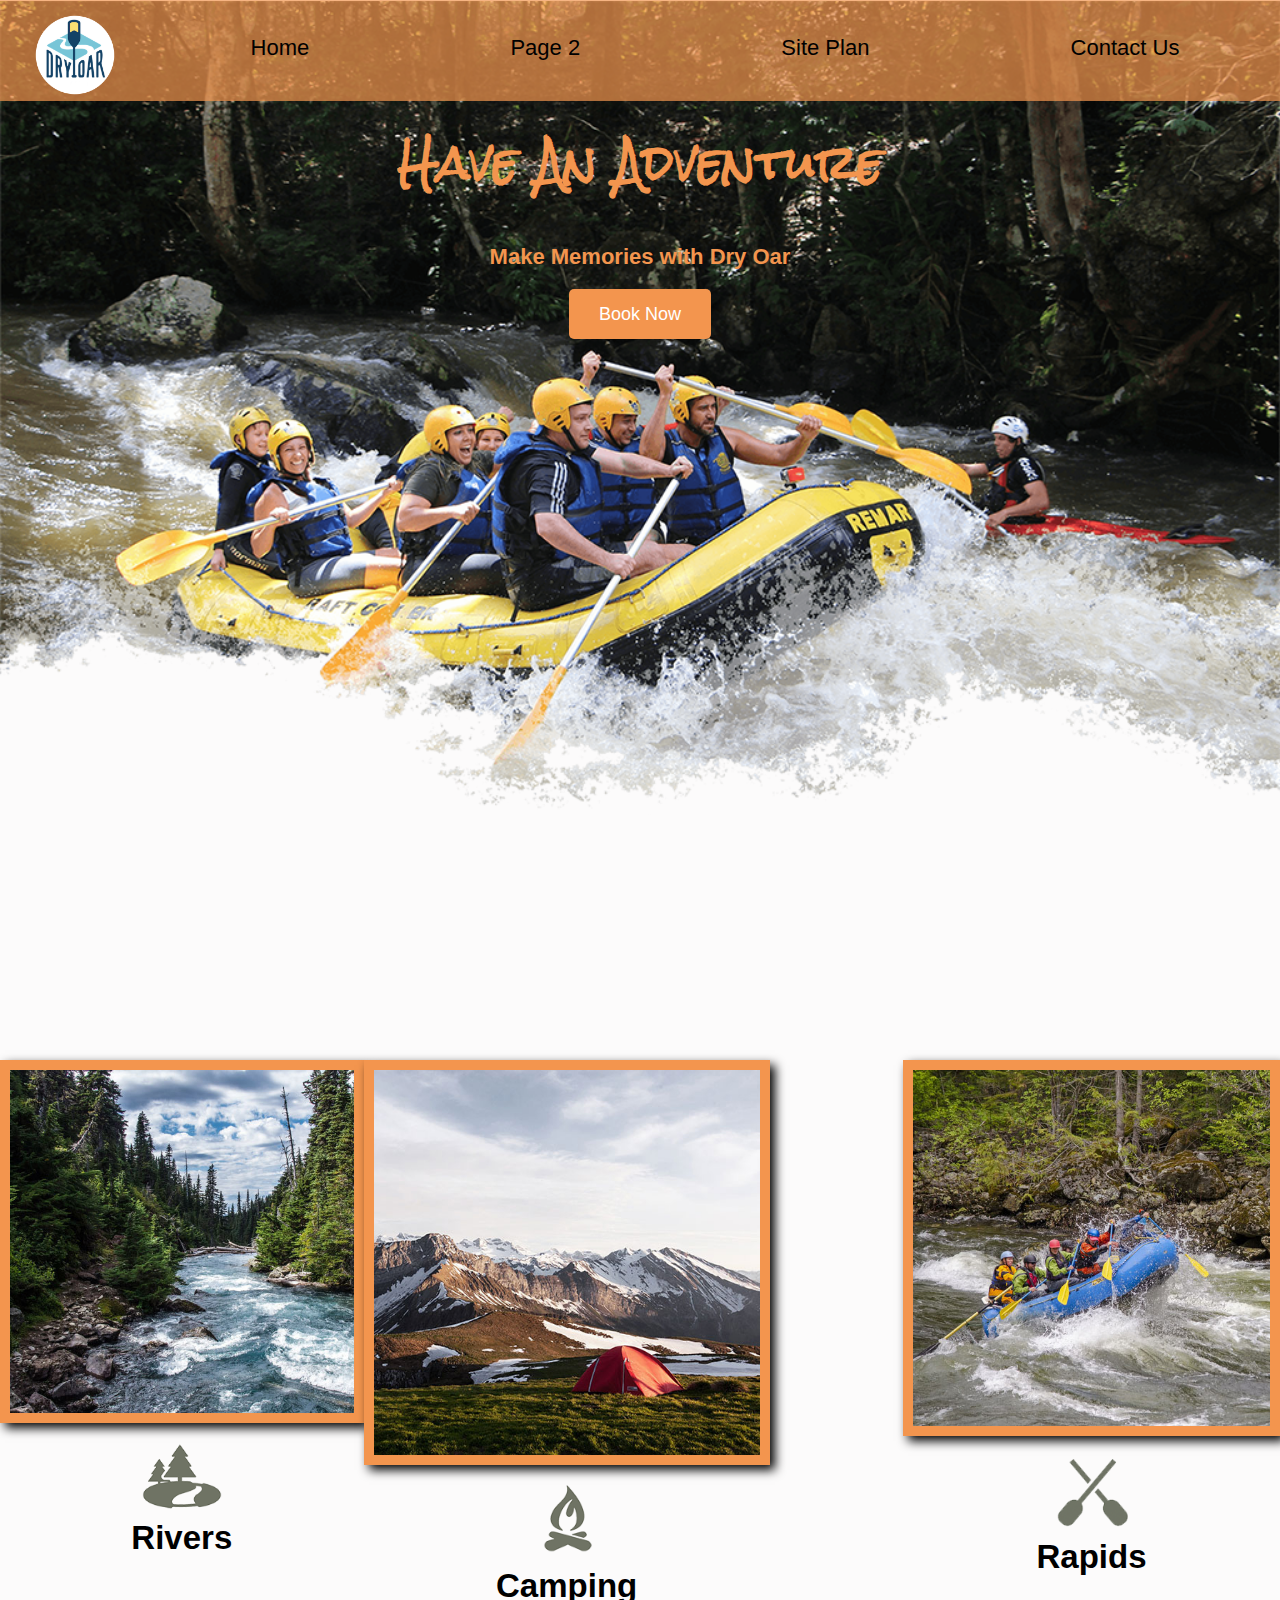
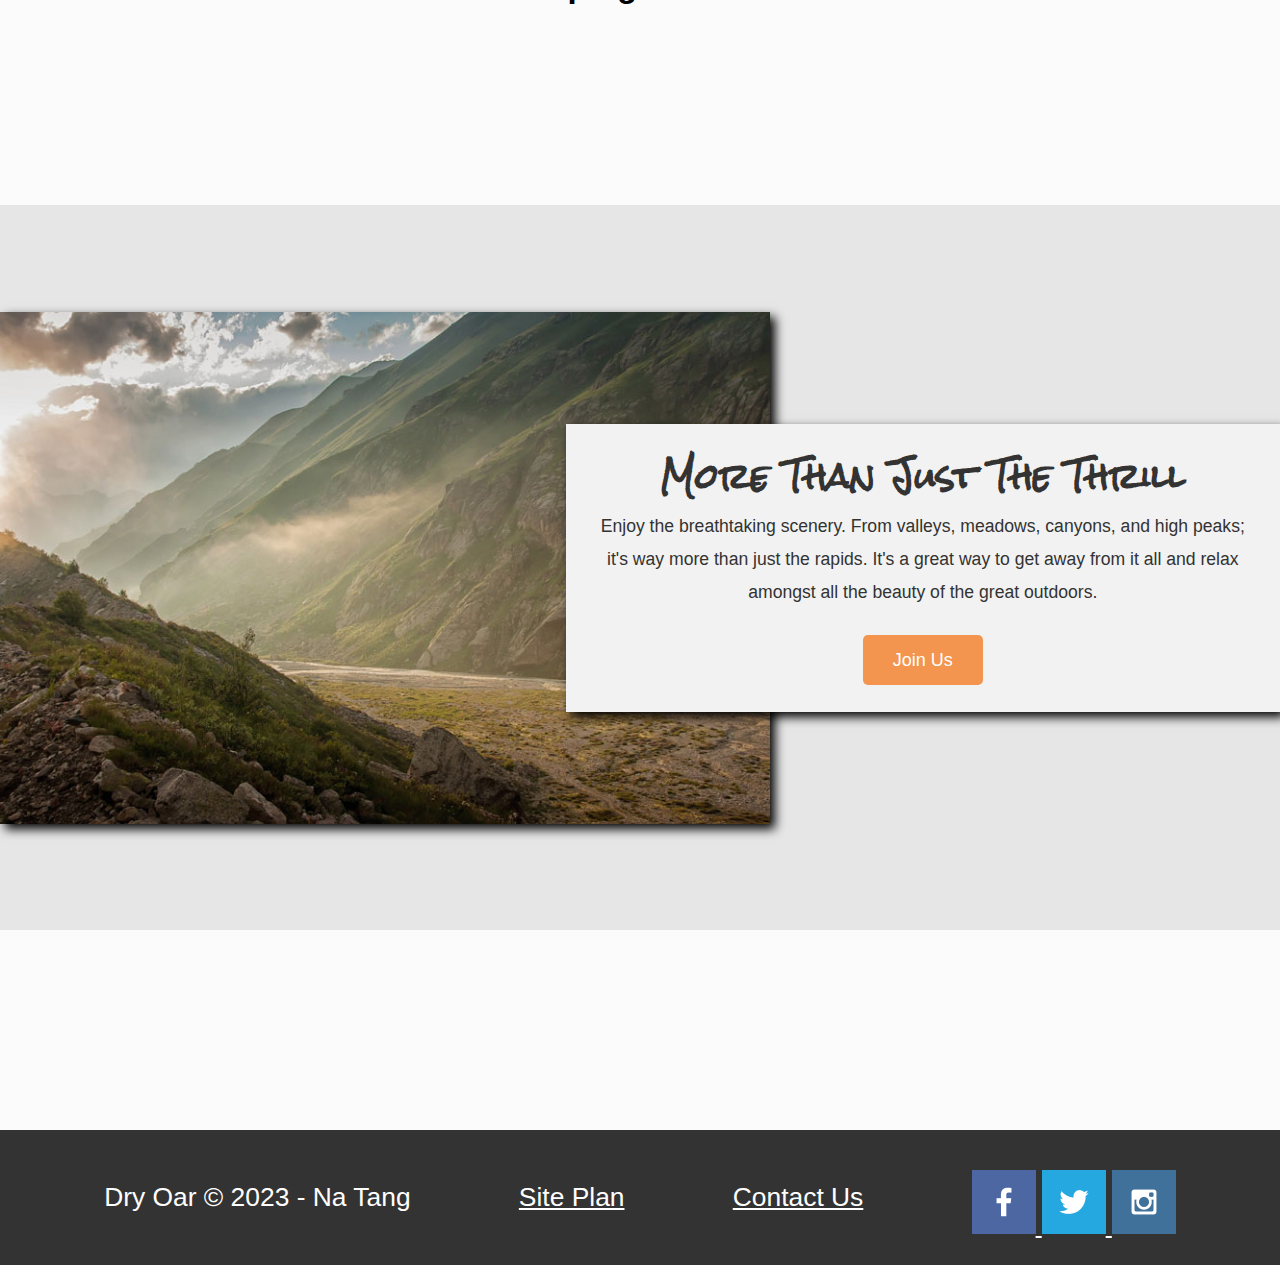
==== commit 0cc041cd: "added a new layout, hid an image" ====
--- a/week2/wwr/index.html
+++ b/week2/wwr/index.html
@@ -43,11 +43,11 @@
             <img class="icon" src="images/fire_icon.png" alt="fire icon">
             <h2>Camping</h2>
         </section>
-        <section class="others-card">
+        <!--<section class="others-card">
             <img class="card-img" src="images/images.jpeg" alt="Rafting">
             <img class="icon" src="images/fire_icon.png" alt="fire icon">
             <h2>Rafting</h2>
-        </section>
+        </section>-->
         <section class="rapids-card">
             <img class="card-img" src="images/rapids.jpg" alt="rafting boat">
             <img class="icon" src="images/oars.png" alt="oars icon">
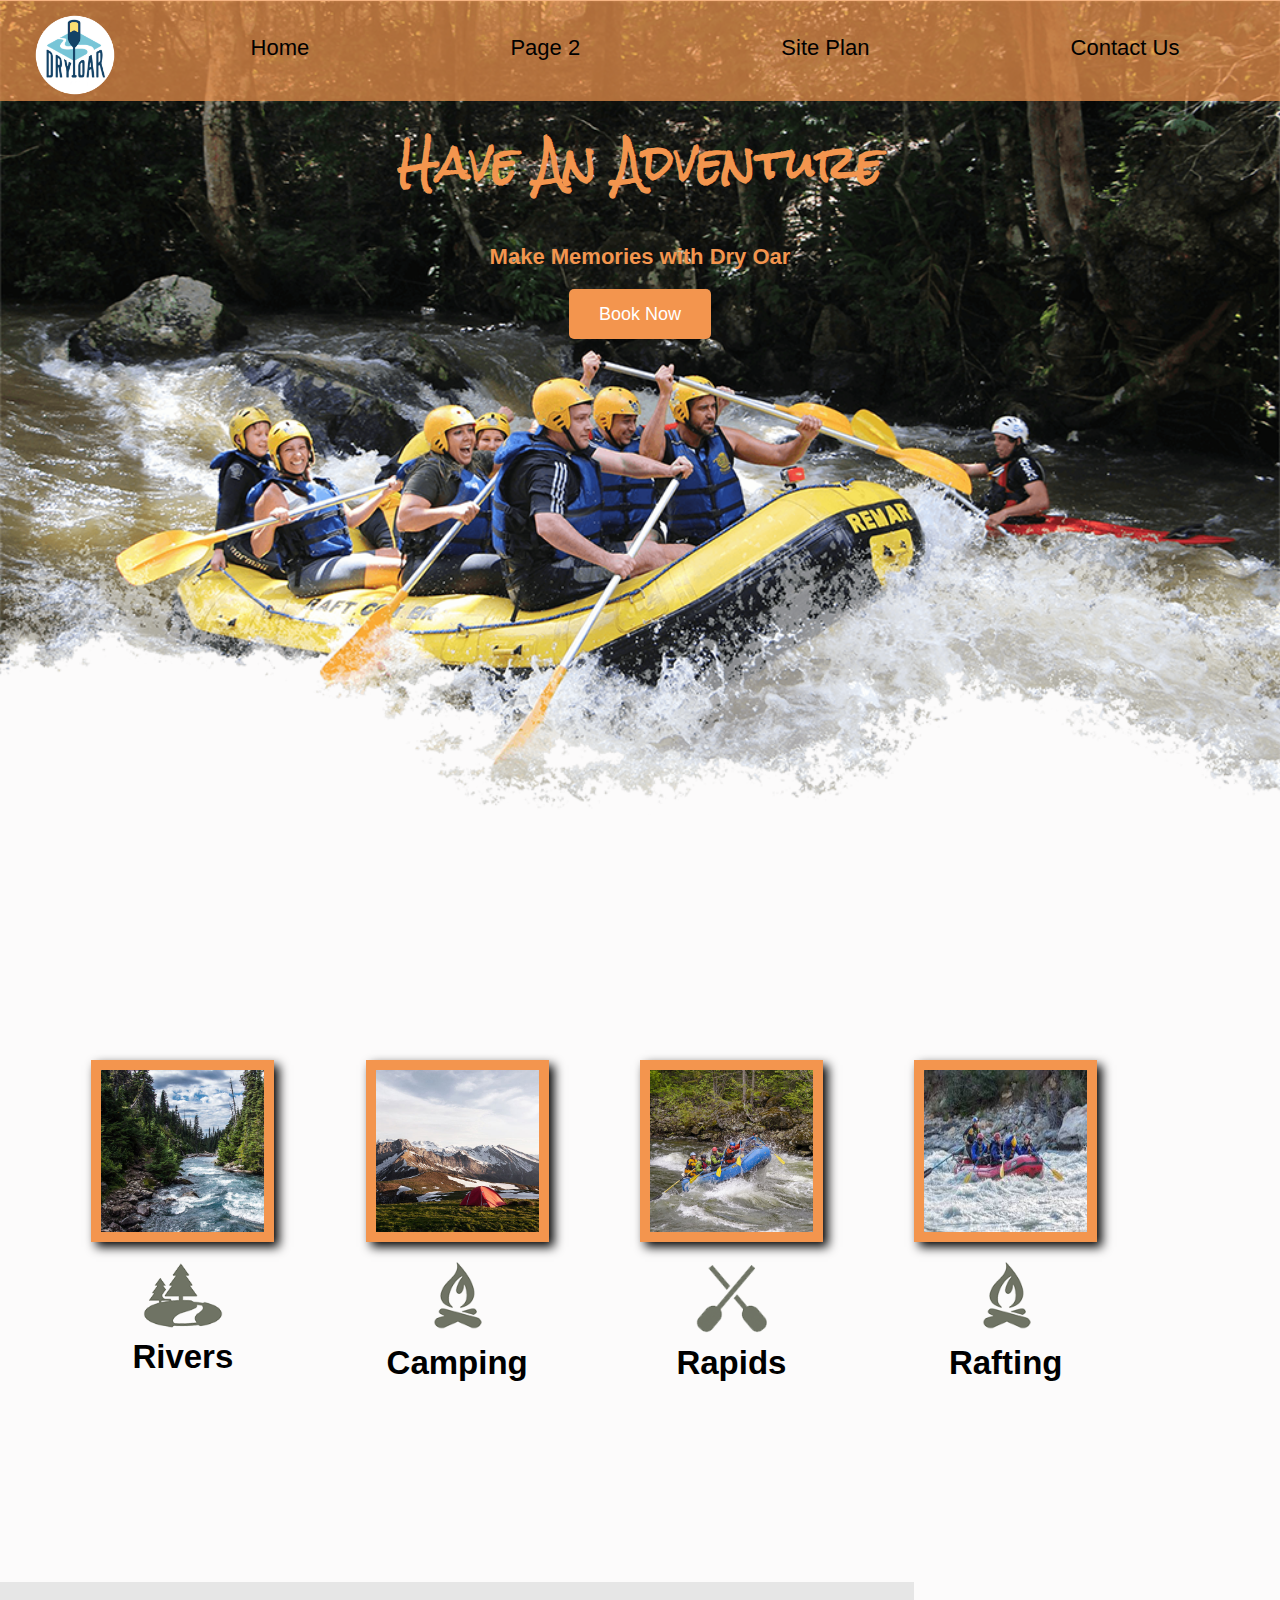
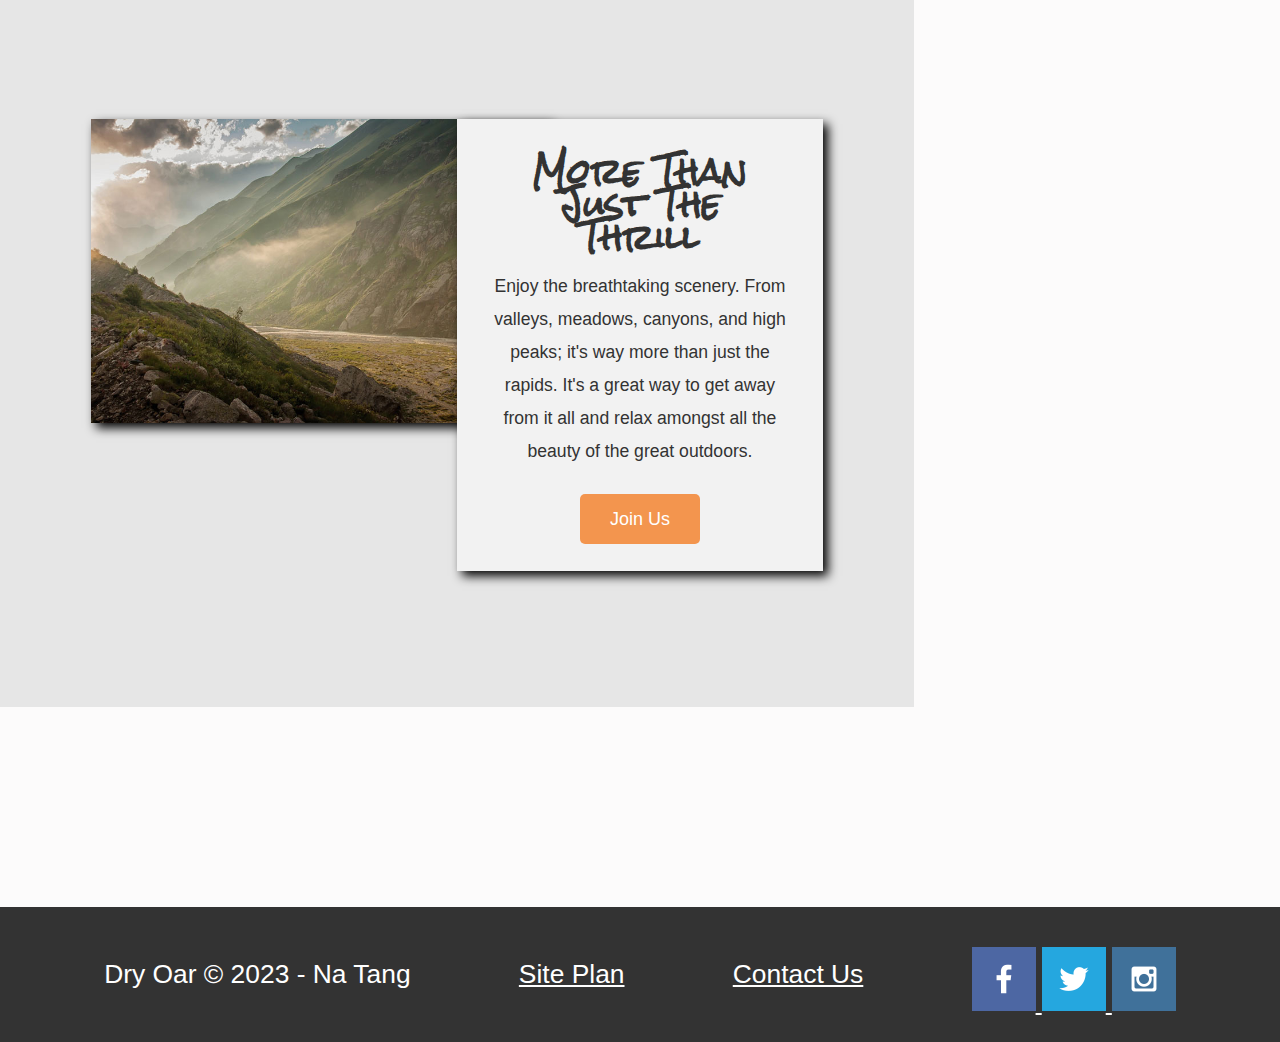
==== commit 117aab7e: "added a new layout and adjust an image size." ====
--- a/week2/wwr/index.html
+++ b/week2/wwr/index.html
@@ -43,11 +43,11 @@
             <img class="icon" src="images/fire_icon.png" alt="fire icon">
             <h2>Camping</h2>
         </section>
-        <!--<section class="others-card">
+        <section class="others-card">
             <img class="card-img" src="images/images.jpeg" alt="Rafting">
             <img class="icon" src="images/fire_icon.png" alt="fire icon">
             <h2>Rafting</h2>
-        </section>-->
+        </section>
         <section class="rapids-card">
             <img class="card-img" src="images/rapids.jpg" alt="rafting boat">
             <img class="icon" src="images/oars.png" alt="oars icon">
--- a/week2/wwr/styles/style.css
+++ b/week2/wwr/styles/style.css
@@ -183,7 +183,7 @@
 }
 .home-grid{
   display: grid;
-  grid-template-columns: repeat(13 1fr);
+  grid-template-columns: repeat(14, 1fr);
 }
 .mountains{
   width:100%;
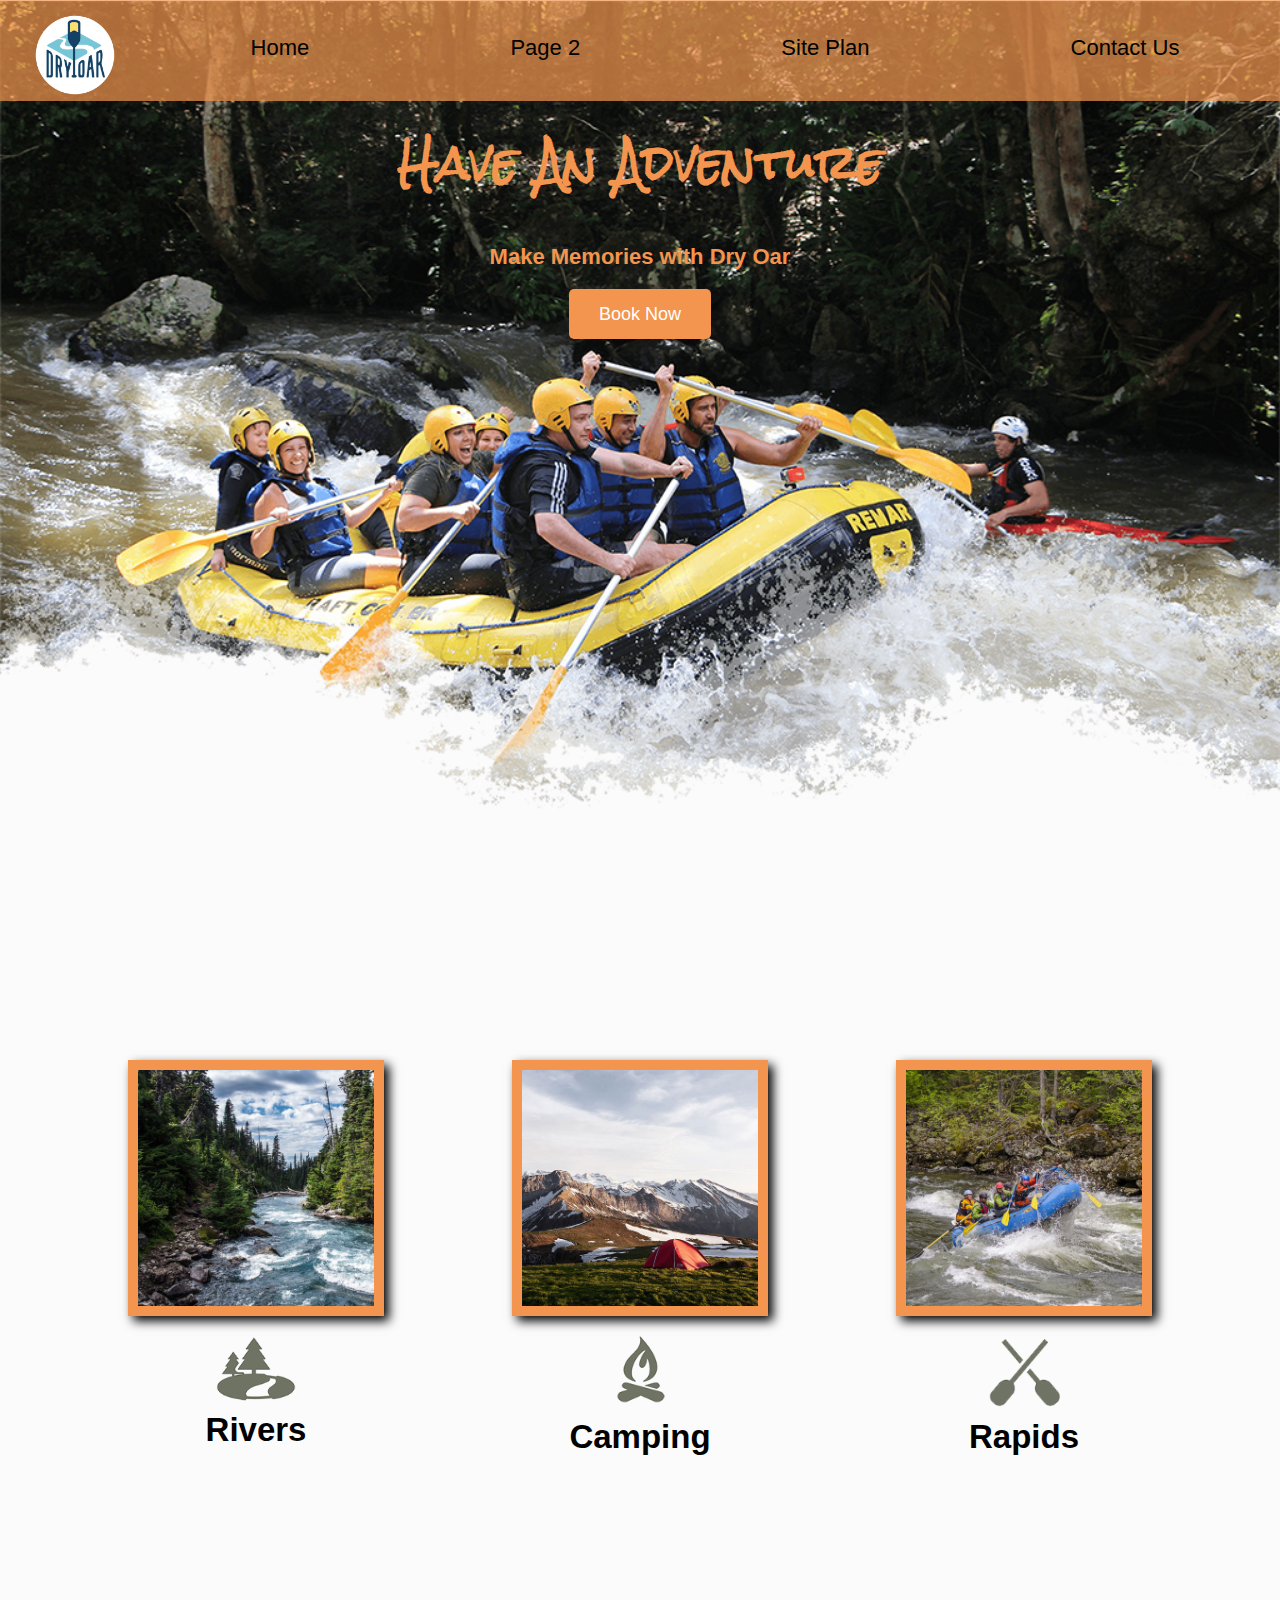
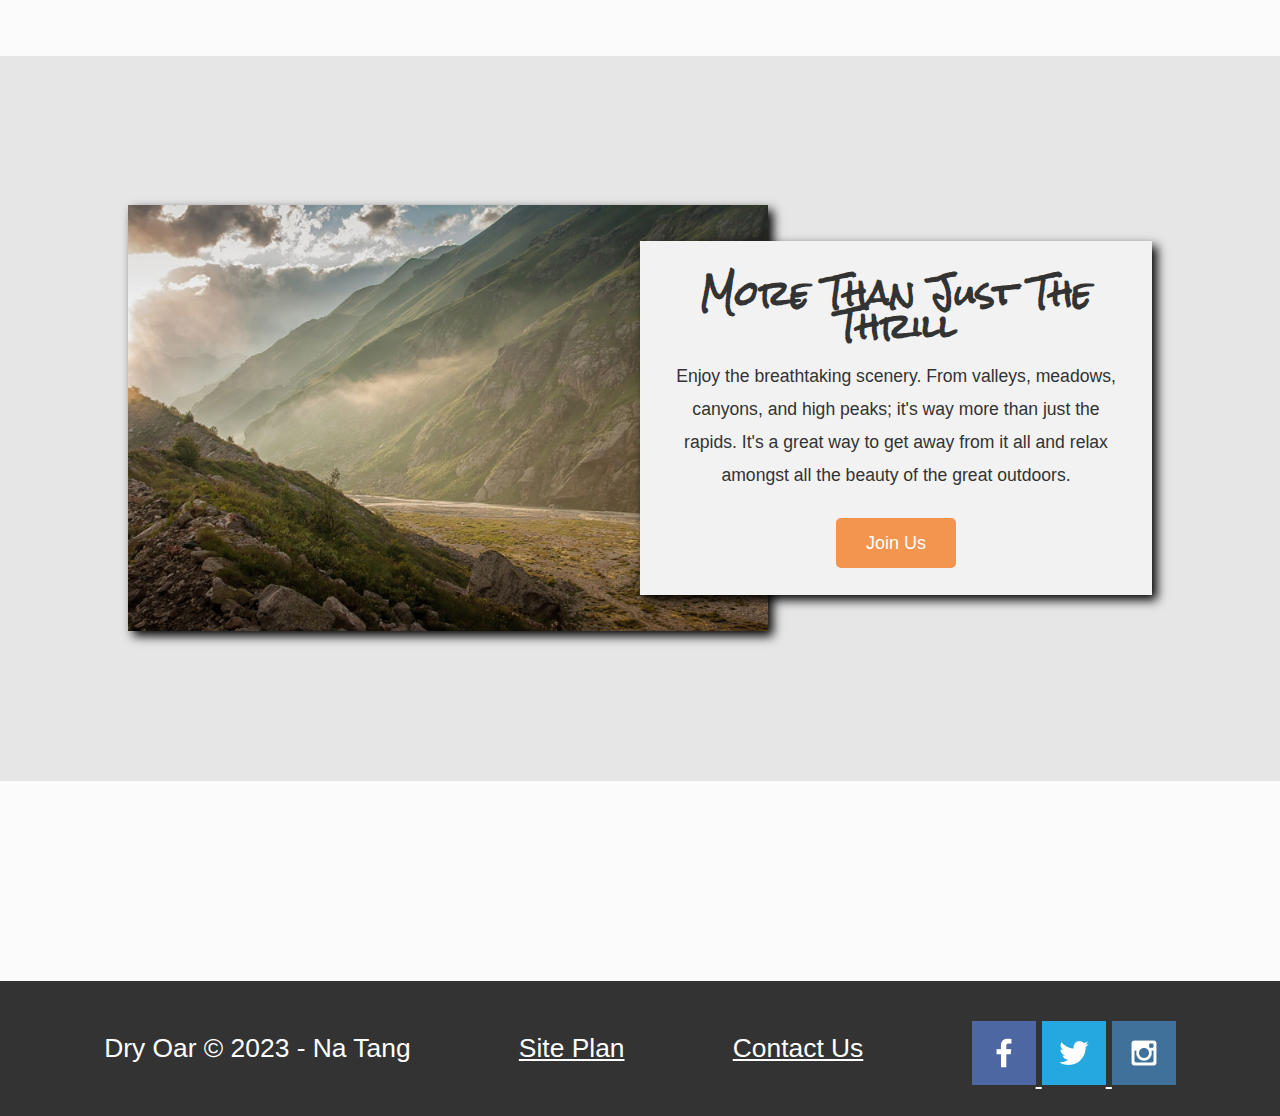
==== commit b59e303b: "adjust the before layout" ====
--- a/week2/wwr/index.html
+++ b/week2/wwr/index.html
@@ -43,11 +43,11 @@
             <img class="icon" src="images/fire_icon.png" alt="fire icon">
             <h2>Camping</h2>
         </section>
-        <section class="others-card">
+        <!--<section class="others-card">
             <img class="card-img" src="images/images.jpeg" alt="Rafting">
             <img class="icon" src="images/fire_icon.png" alt="fire icon">
             <h2>Rafting</h2>
-        </section>
+        </section>!-->
         <section class="rapids-card">
             <img class="card-img" src="images/rapids.jpg" alt="rafting boat">
             <img class="icon" src="images/oars.png" alt="oars icon">
--- a/week2/wwr/styles/style.css
+++ b/week2/wwr/styles/style.css
@@ -183,7 +183,7 @@
 }
 .home-grid{
   display: grid;
-  grid-template-columns: repeat(14, 1fr);
+  grid-template-columns: repeat(10, 1fr);
 }
 .mountains{
   width:100%;
@@ -203,10 +203,10 @@
   grid-column: 8/10;
   grid-row: 2/3;
 }
-.others-card{
+/*.others-card{
   grid-column: 11/13;
   grid-row: 2/3;
-}
+}*/
 .card-img:hover{
   opacity:0.6;
   transform:scale(1.1);
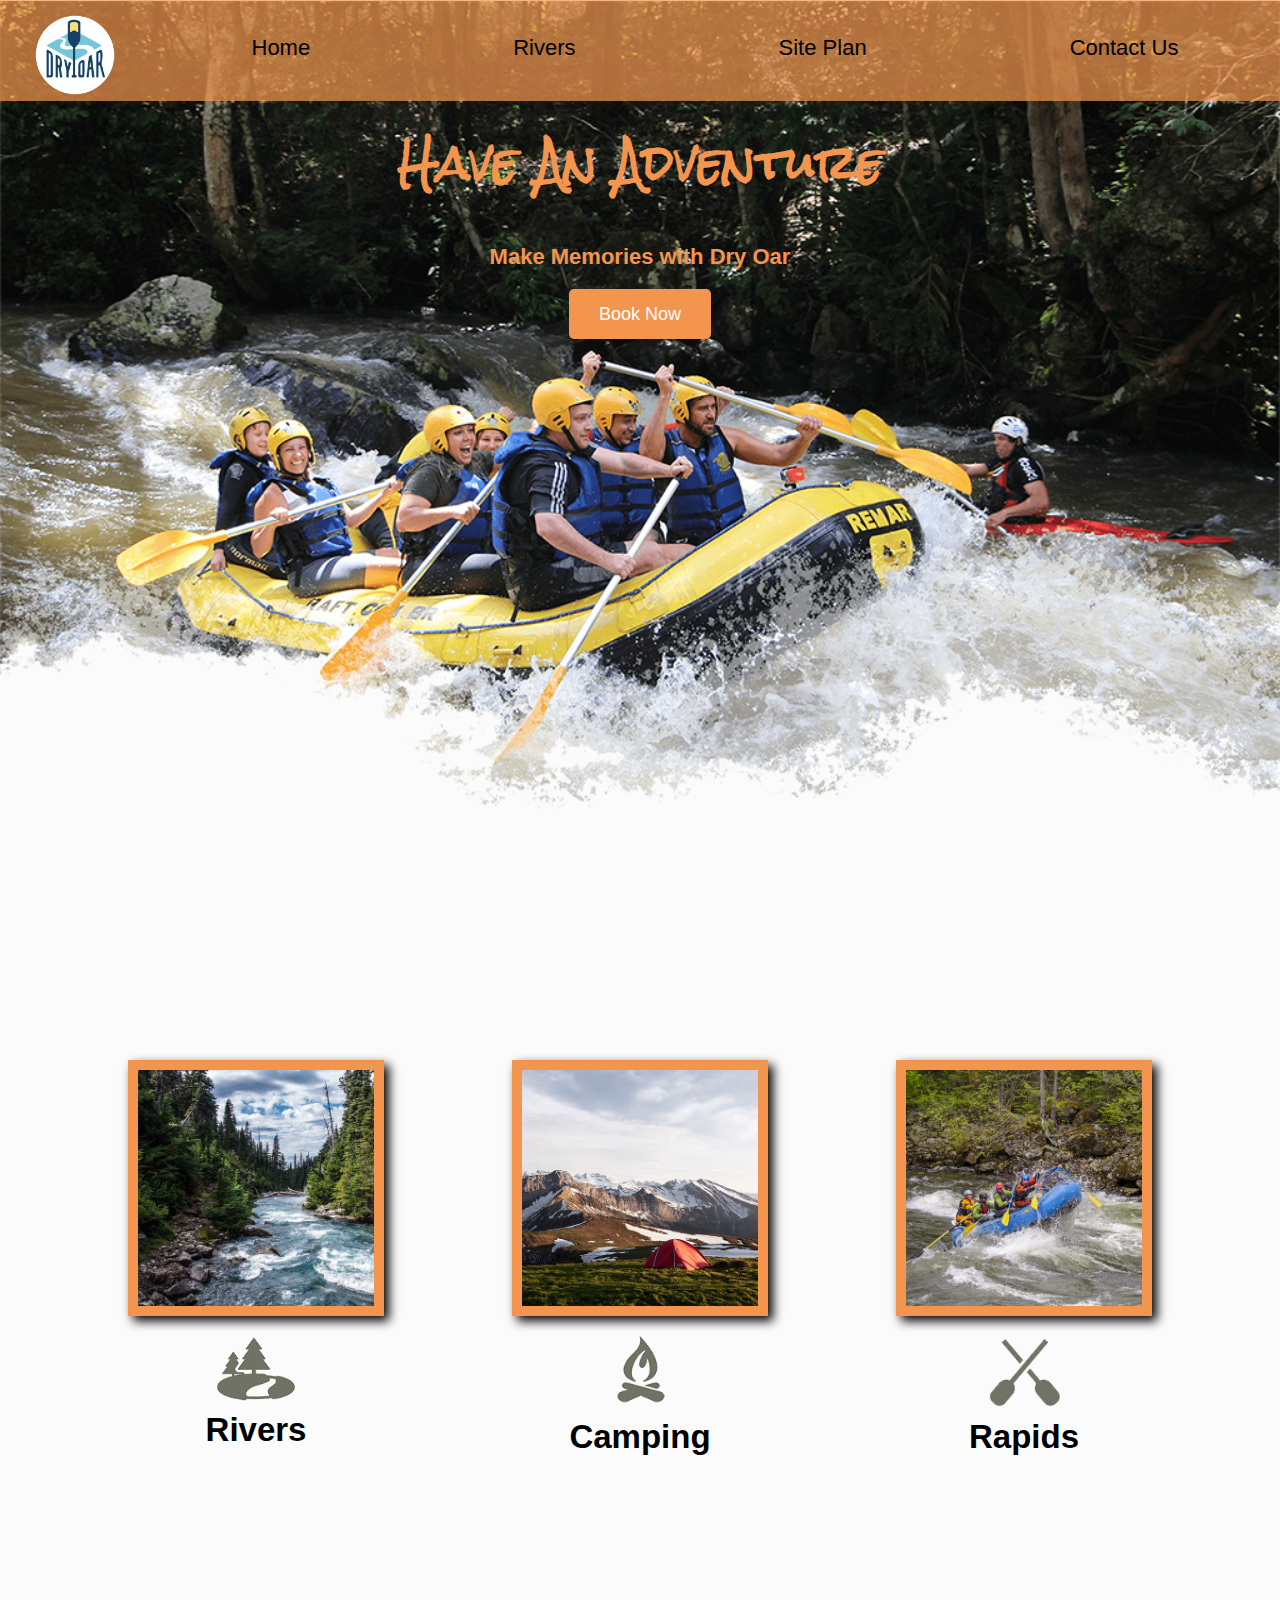
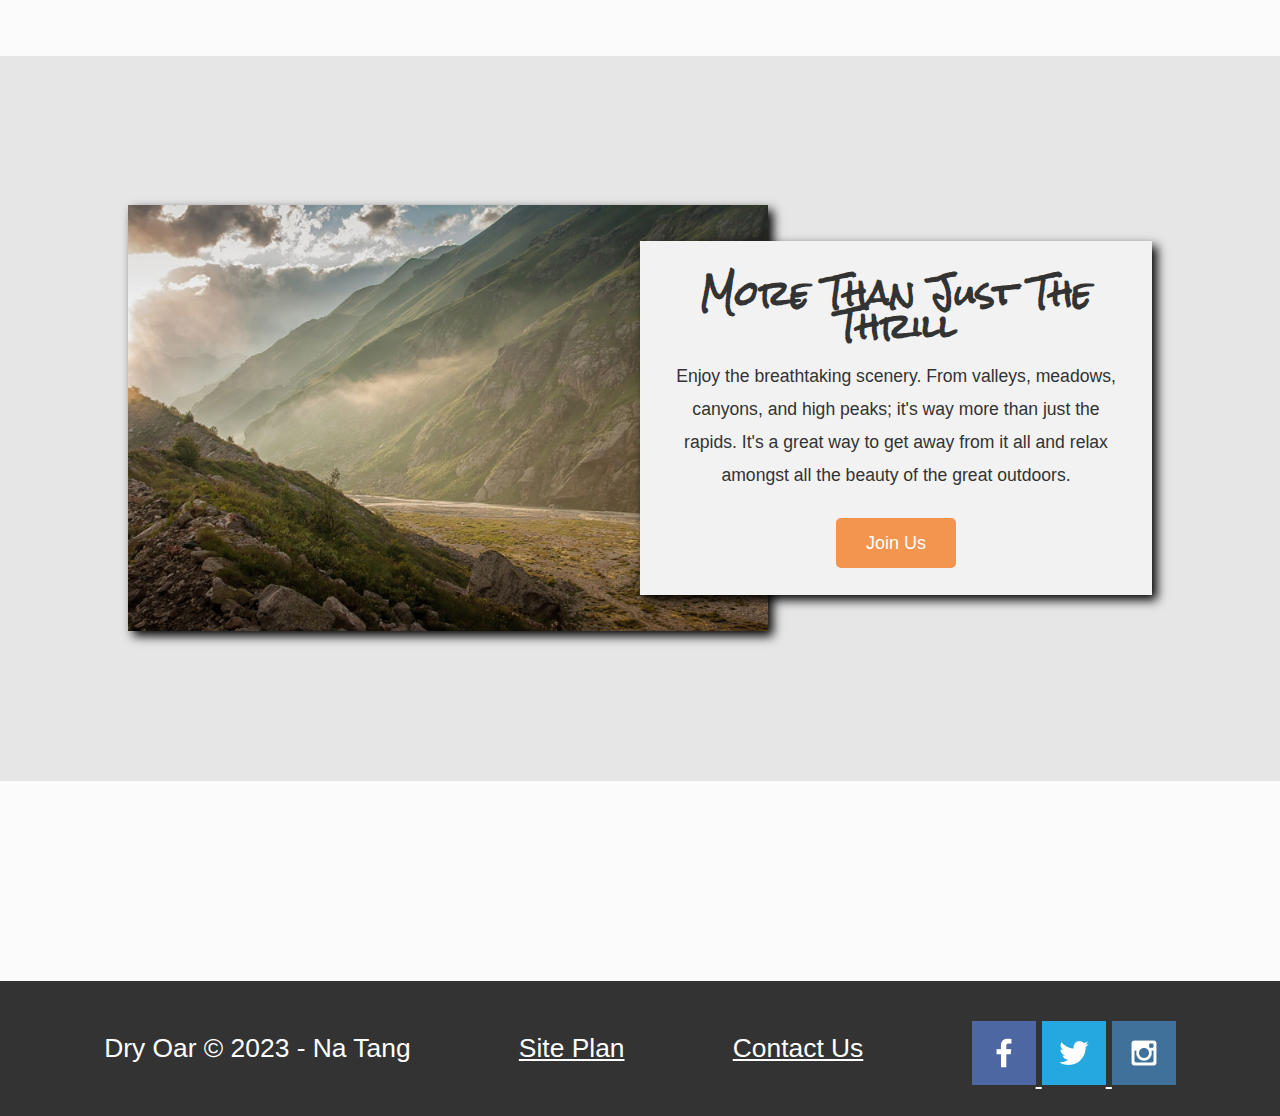
==== commit 41bd2489: "added the links each website." ====
--- a/week2/wwr/index.html
+++ b/week2/wwr/index.html
@@ -15,7 +15,7 @@
         </a>
         <nav>
             <a href="index.html">Home</a>
-            <a href="#">Page 2</a>
+            <a href="rivers.html">Rivers</a>
             <a href="site-plan-rafting.html">Site Plan</a>
             <a href="contactus.html">Contact Us</a>
         </nav>
--- a/week2/wwr/styles/style.css
+++ b/week2/wwr/styles/style.css
@@ -253,3 +253,149 @@
   }
 }
 
+/* rivers css style---------------------- */
+
+.logo2{
+  padding-top: 5px;
+    justify-self: center;
+    align-self: center;
+    border-radius: 70px;
+    width: 80px;
+    
+}
+
+#hero-img2 {
+  width: 100%;
+  height: 100%;
+}
+.book{
+  height: 50px;
+}
+#hero2{
+  margin-top: 0;
+  
+    display: grid ;
+    grid-template-columns: 1fr 3fr 1fr;
+    margin-top:-100px;
+}
+#hero-msg2{
+  margin-top: 0;
+} 
+  #hero-msg2 h1,
+  #hero-msg2 h4 {
+    text-align: center;
+    color: #F3954E;
+  }
+  .button-box {
+    text-align: center;
+  }
+  #hero-box2{
+    grid-column:1/4;
+    grid-row:1/3;
+    z-index:-1;
+  }
+  #hero-msg2{
+    grid-column: 2/3;
+    grid-row: 1/2;
+    margin-top:100px;
+  }
+  .rivers-grid{
+    display: grid;
+    grid-template-columns: repeat(2, 1fr);
+  }
+  .card-img2{
+    grid-column: 1/2;
+  }
+ 
+  .camping-card2{
+    grid-column: 1/2;
+    grid-row:3/5;
+  }
+  .background2{
+    display:grid;
+    grid-template-columns: repeat(10, 1fr);
+  }
+  .water-card{
+    grid-column: 2/4;
+    grid-row: 2/3;;
+  }
+  .tree-card{
+  grid-column: 5/7;
+  grid-row:2/3;
+  }
+  .rapid-card{
+    grid-column: 8/10;
+  grid-row: 2/3;
+  }
+  .rivers-text{
+    border: 2px solid black;
+    grid-column: 2/3;
+    width: 80%;
+    height: 150px;
+    margin-top: 100px;
+    margin-right: 50px;
+    font-family: 'Rock Salt', cursive;
+  }
+  .rivers-text p{
+    font-size: 15px;
+  }
+  .rivers-card2{
+    grid-column: 1/2;
+    margin-top: 100px;
+    margin-left: 50px;
+    width: 500px;
+    border: 1px solid black;
+    box-shadow: 5px 5px 10px black ;
+    transition: transform 0.5s;
+    
+  }
+  .rivers-title{
+    font-family: 'Rock Salt', cursive;
+  }
+  .rivers-card2:hover{
+    opacity:0.6;
+    transform: scale(1.1);
+  }
+
+  @media screen and (max-width: 900px) {
+    #hero2, .rivers-grid {
+        display: block;
+        height: auto;
+    }
+    nav, footer {
+        flex-direction: column;
+    }
+    nav a {
+        display: block;
+        padding: 15px;
+    }
+    #hero2 {
+        margin-top: 0;
+    }
+    #hero-msg2 {
+        margin-top: 0;
+    }
+    #hero-msg2 h4 {
+        display: none;
+    }
+    .rivers-title {
+        font-size: 25px;
+        color: #6f7364;
+    }
+    .rivers-card2, .rivers-text { 
+        margin: 50px auto;
+        width: 60%;
+    }
+    #background {
+        display: none;
+    }
+    .mountains, .msg {
+        width: 80%;
+        display: block;
+        margin: 0 auto;
+    }
+    footer {
+        margin-top: 25px;
+    }
+  }
+  